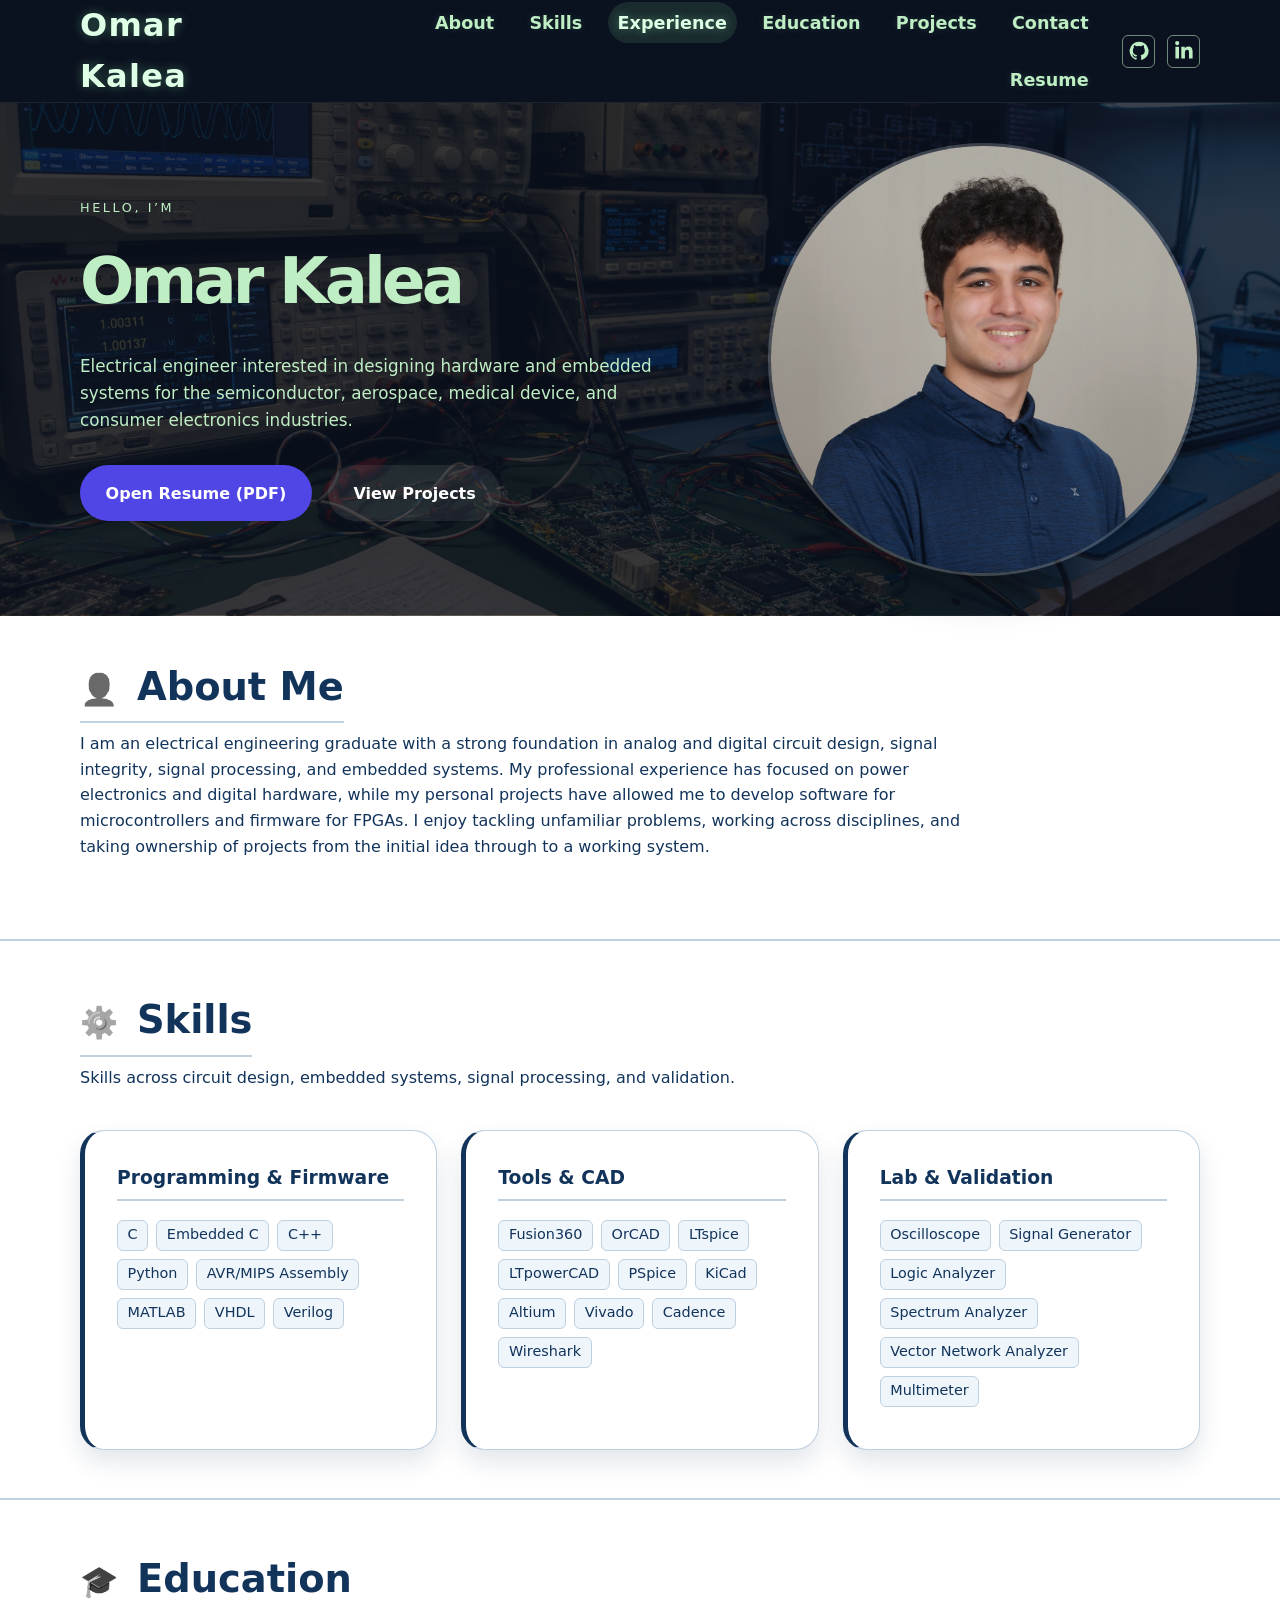
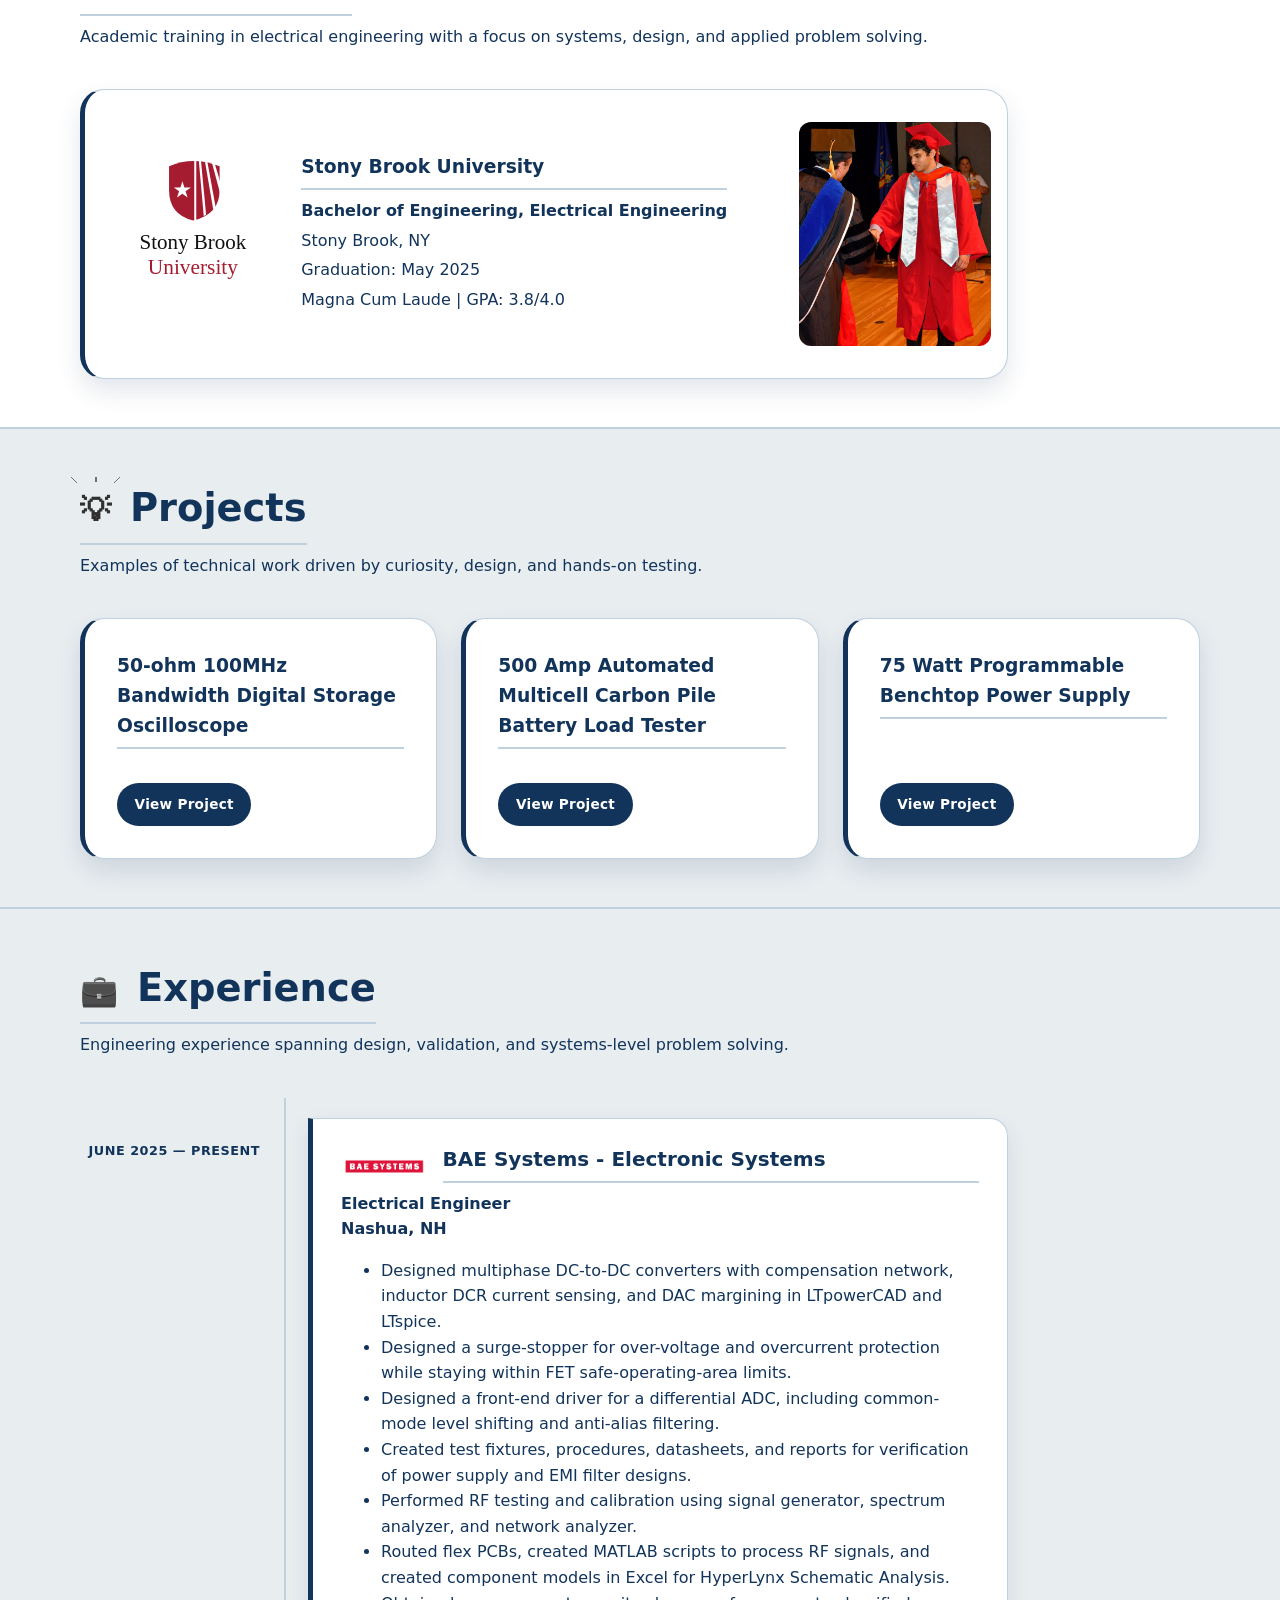
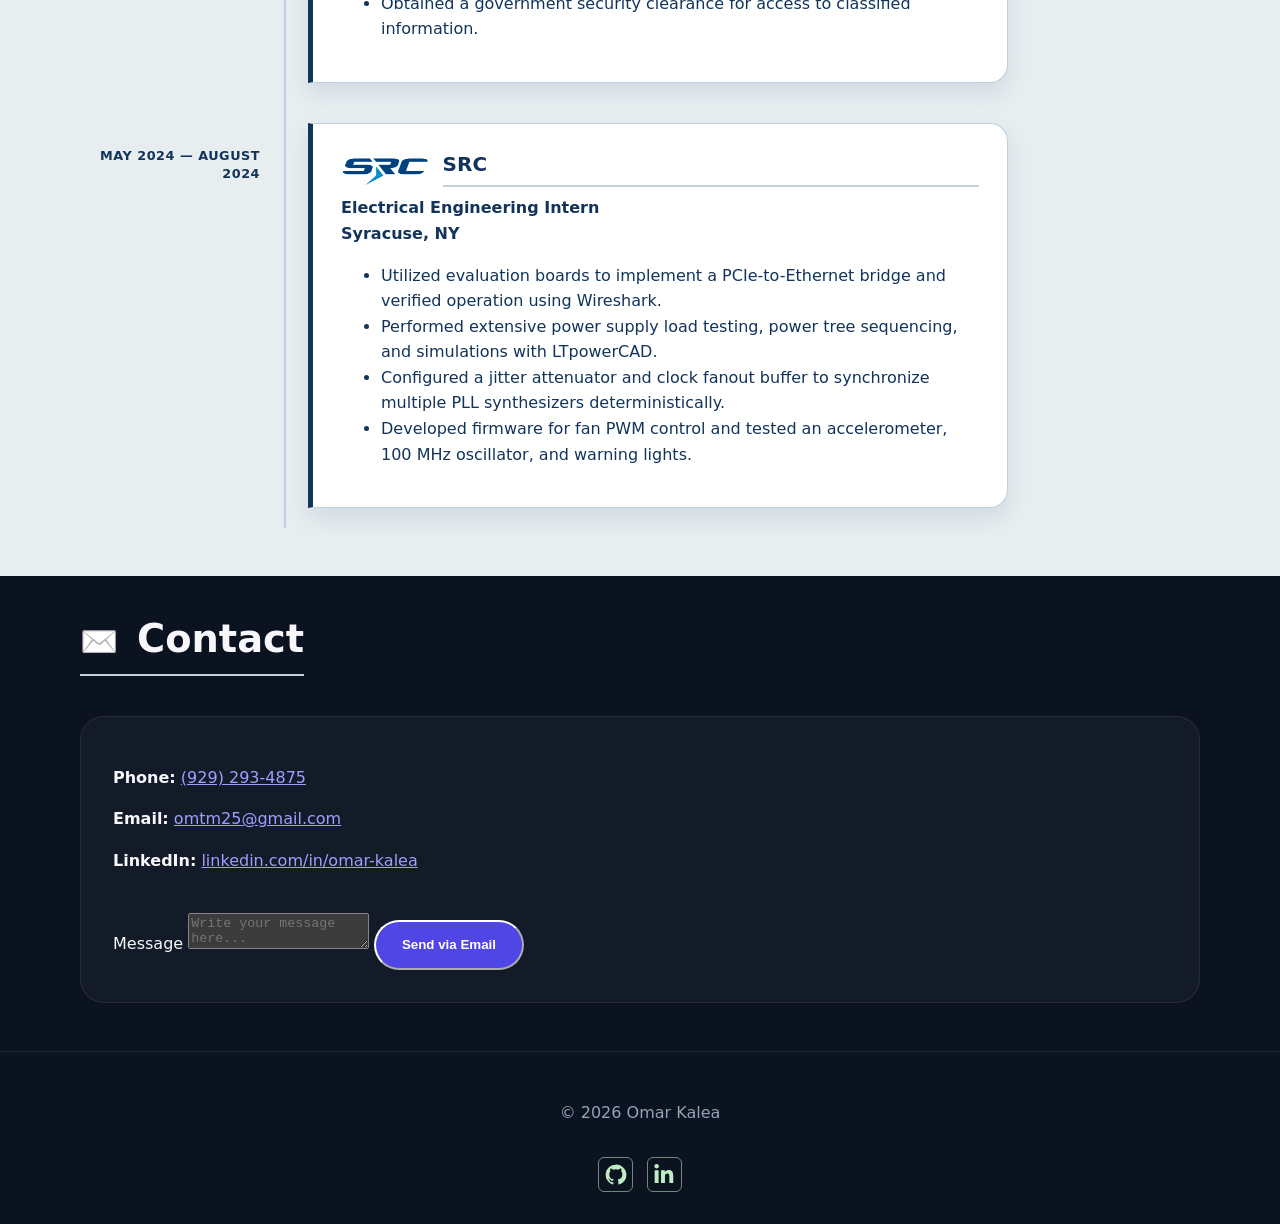
==== index.html @ ff502b1e "Add files via upload" ====
<!DOCTYPE html>
<html lang="en">
  <head>
    <meta charset="UTF-8" />
    <meta name="viewport" content="width=device-width, initial-scale=1.0" />
    <title>Omar Kalea | Personal Website</title>
    <link rel="icon" type="image/svg+xml" href="transistor-favicon.svg" />
    <link rel="stylesheet" href="styles.css" />
  </head>
  <body id="top">
    <nav class="top-nav">
      <div class="container nav-inner">
        <a class="nav-brand" href="#top" aria-label="Return to top">Omar Kalea</a>
        <button class="nav-toggle" aria-label="Toggle navigation" aria-expanded="false">
          <span></span>
          <span></span>
          <span></span>
        </button>
        <div class="nav-links">
          <a href="#about">About</a>
          <a href="#skills">Skills</a>
          <a href="#experience">Experience</a>
          <a href="#education">Education</a>
          <a href="#projects">Projects</a>
          <a href="#contact">Contact</a>
          <a href="Omar_Kalea_Resume.pdf" target="_blank" rel="noreferrer">Resume</a>
        </div>
        <div class="nav-social" aria-label="Social links">
          <a href="https://github.com/omarsbu" target="_blank" rel="noreferrer" aria-label="GitHub" title="GitHub">
            <svg viewBox="0 0 24 24" aria-hidden="true">
              <path fill="currentColor" d="M12 .7a11.3 11.3 0 0 0-3.6 22c.57.1.78-.25.78-.55v-2.13c-3.18.69-3.85-1.34-3.85-1.34-.52-1.32-1.27-1.67-1.27-1.67-1.04-.71.08-.7.08-.7 1.15.08 1.75 1.18 1.75 1.18 1.02 1.74 2.68 1.24 3.34.95.1-.74.4-1.24.72-1.53-2.54-.29-5.2-1.27-5.2-5.65 0-1.25.45-2.27 1.18-3.07-.12-.29-.51-1.45.11-3.03 0 0 .96-.31 3.12 1.17a10.8 10.8 0 0 1 5.68 0c2.16-1.48 3.12-1.17 3.12-1.17.62 1.58.23 2.74.11 3.03.73.8 1.18 1.82 1.18 3.07 0 4.39-2.67 5.35-5.21 5.64.41.36.77 1.08.77 2.18v3.23c0 .3.2.66.79.55A11.3 11.3 0 0 0 12 .7Z" />
            </svg>
          </a>
          <a href="https://www.linkedin.com/in/omar-kalea/" target="_blank" rel="noreferrer" aria-label="LinkedIn" title="LinkedIn">
            <svg viewBox="0 0 448 512" aria-hidden="true">
              <path fill="currentColor" d="M100.28 448H7.4V148.9h92.88zM53.79 108.1C24.09 108.1 0 83.5 0 53.8a53.79 53.79 0 0 1 107.58 0c0 29.7-24.1 54.3-53.79 54.3zM447.9 448h-92.68V302.4c0-34.7-.7-79.2-48.29-79.2-48.29 0-55.69 37.7-55.69 76.7V448h-92.78V148.9h89.08v40.8h1.3c12.4-23.5 42.69-48.3 87.88-48.3 94 0 111.28 61.9 111.28 142.3V448z" />
            </svg>
          </a>
        </div>
      </div>
    </nav>

    <header class="hero">
      <div class="container hero-content">
        <div class="hero-intro">
          <p class="eyebrow">Hello, I’m</p>
          <h1>Omar Kalea</h1>
          <p class="subtitle">
            Electrical engineer interested in designing hardware and embedded systems for the semiconductor, aerospace, medical device, and consumer electronics industries.
          </p>
          <div class="hero-actions">
            <a class="button" href="Omar_Kalea_Resume.pdf" target="_blank" rel="noreferrer">Open Resume (PDF)</a>
            <a class="button button-secondary" href="#projects">View Projects</a>
          </div>
        </div>
        <div class="hero-portrait">
          <img src="Headshot.jpg" alt="Profile photo of Omar Kalea" class="profile-photo" />
        </div>
      </div>
    </header>

    <main>
      <section id="about" class="section about-section">
        <div class="container">
          <div class="section-header">
            <h2><span class="section-symbol" aria-hidden="true">&#128100;</span> About Me</h2>
            <p>I am an electrical engineering graduate with a strong foundation in analog and digital circuit design, signal integrity, signal processing, and embedded systems. My professional experience has focused on power electronics and digital hardware, while my personal projects have allowed me to develop software for microcontrollers and firmware for FPGAs. I enjoy tackling unfamiliar problems, working across disciplines, and taking ownership of projects from the initial idea through to a working system.</p>
          </div>
        </div>
      </section>

      <section id="skills" class="section skills-section">
        <div class="container">
          <div class="section-header">
            <h2><span class="section-symbol" aria-hidden="true">&#9881;&#65039;</span> Skills</h2>
            <p>Skills across circuit design, embedded systems, signal processing, and validation.</p>
          </div>
          <div class="cards-grid">
            <article class="card">
              <h3>Programming & Firmware</h3>
              <ul class="skills-list">
                <li>C</li>
                <li>Embedded C</li>
                <li>C++</li>
                <li>Python</li>
                <li>AVR/MIPS Assembly</li>
                <li>MATLAB</li>
                <li>VHDL</li>
                <li>Verilog</li>
              </ul>
            </article>
            <article class="card">
              <h3>Tools & CAD</h3>
              <ul class="skills-list">
                <li>Fusion360</li>
                <li>OrCAD</li>
                <li>LTspice</li>
                <li>LTpowerCAD</li>
                <li>PSpice</li>
                <li>KiCad</li>
                <li>Altium</li>
                <li>Vivado</li>
                <li>Cadence</li>
                <li>Wireshark</li>
              </ul>
            </article>
            <article class="card">
              <h3>Lab & Validation</h3>
              <ul class="skills-list">
                <li>Oscilloscope</li>
                <li>Signal Generator</li>
                <li>Logic Analyzer</li>
                <li>Spectrum Analyzer</li>
                <li>Vector Network Analyzer</li>
                <li>Multimeter</li>
              </ul>
            </article>
          </div>
        </div>
      </section>

      <section id="education" class="section education-section">
        <div class="container">
          <div class="section-header">
            <h2><span class="section-symbol" aria-hidden="true">&#127891;</span> Education</h2>
            <p>Academic training in electrical engineering with a focus on systems, design, and applied problem solving.</p>
          </div>
          <div class="education-card-wrap">
            <article class="card education-card">
              <div class="education-media">
                <img src="stony-brook-logo.svg" alt="Stony Brook University logo" class="education-logo" />
              </div>
              <div>
                <h3 class="education-school">Stony Brook University</h3>
                <p><strong>Bachelor of Engineering, Electrical Engineering</strong></p>
                <p>Stony Brook, NY</p>
                <p>Graduation: May 2025</p>
                <p>Magna Cum Laude | GPA: 3.8/4.0</p>
              </div>
              <img src="graduation-photo.jpg" alt="Omar Kalea at graduation" class="graduation-photo" />
            </article>
          </div>
        </div>
      </section>

      <section id="projects" class="section featured-projects-section">
        <div class="container">
          <div class="section-header">
            <h2><span class="section-symbol" aria-hidden="true">&#128161;&#65038;</span> Projects</h2>
            <p>Examples of technical work driven by curiosity, design, and hands-on testing.</p>
          </div>
          <div class="cards-grid">
            <a class="card project-card" href="oscilloscope/index.html">
              <h3>50-ohm 100MHz Bandwidth Digital Storage Oscilloscope</h3>
              <span class="project-card-button">View Project</span>
            </a>
            <a class="card project-card" href="battery-load-tester/index.html">
              <h3>500 Amp Automated Multicell Carbon Pile Battery Load Tester</h3>
              <span class="project-card-button">View Project</span>
            </a>
            <a class="card project-card" href="power-supply/index.html">
              <h3>75 Watt Programmable Benchtop Power Supply</h3>
              <span class="project-card-button">View Project</span>
            </a>
          </div>
        </div>
      </section>

      <section id="experience" class="section experience-section">
        <div class="container">
          <div class="section-header">
            <h2><span class="section-symbol" aria-hidden="true">&#128188;</span> Experience</h2>
            <p>Engineering experience spanning design, validation, and systems-level problem solving.</p>
          </div>
          <div class="timeline">
            <article class="timeline-item">
              <div class="timeline-date">June 2025 — Present</div>
              <div class="timeline-content">
                <a class="experience-company" href="https://www.baesystems.com/en" target="_blank" rel="noreferrer" aria-label="Visit BAE Systems website">
                  <img src="bae-systems-logo.png" alt="BAE Systems logo" />
                  <h3>BAE Systems - Electronic Systems</h3>
                </a>
                <p><strong>Electrical Engineer</strong></p>
                <p><strong>Nashua, NH</strong></p>
                <ul>
                  <li>Designed multiphase DC-to-DC converters with compensation network, inductor DCR current sensing, and DAC margining in LTpowerCAD and LTspice.</li>
                  <li>Designed a surge-stopper for over-voltage and overcurrent protection while staying within FET safe-operating-area limits.</li>
                  <li>Designed a front-end driver for a differential ADC, including common-mode level shifting and anti-alias filtering.</li>
                  <li>Created test fixtures, procedures, datasheets, and reports for verification of power supply and EMI filter designs.</li>
                  <li>Performed RF testing and calibration using signal generator, spectrum analyzer, and network analyzer.</li>
                  <li>Routed flex PCBs, created MATLAB scripts to process RF signals, and created component models in Excel for HyperLynx Schematic Analysis.</li>
                  <li>Obtained a government security clearance for access to classified information.</li>
                </ul>
              </div>
            </article>
            <article class="timeline-item">
              <div class="timeline-date">May 2024 — August 2024</div>
              <div class="timeline-content">
                <a class="experience-company" href="https://www.srcinc.com/" target="_blank" rel="noreferrer" aria-label="Visit SRC website">
                  <img src="src-logo.png" alt="SRC logo" />
                  <h3>SRC</h3>
                </a>
                <p><strong>Electrical Engineering Intern</strong></p>
                <p><strong>Syracuse, NY</strong></p>
                <ul>
                  <li>Utilized evaluation boards to implement a PCIe-to-Ethernet bridge and verified operation using Wireshark.</li>
                  <li>Performed extensive power supply load testing, power tree sequencing, and simulations with LTpowerCAD.</li>
                  <li>Configured a jitter attenuator and clock fanout buffer to synchronize multiple PLL synthesizers deterministically.</li>
                  <li>Developed firmware for fan PWM control and tested an accelerometer, 100 MHz oscillator, and warning lights.</li>
                </ul>
              </div>
            </article>
          </div>
        </div>
      </section>
    </main>

    <section id="contact" class="section contact-section">
      <div class="container">
        <div class="section-header">
          <h2><span class="section-symbol" aria-hidden="true">&#9993;&#65039;</span> Contact</h2>
        </div>
        <article class="card contact-card">
          <div class="contact-meta">
            <p><strong>Phone:</strong> <a href="tel:+19292934875">(929) 293-4875</a></p>
            <p><strong>Email:</strong> <a href="mailto:omtm25@gmail.com">omtm25@gmail.com</a></p>
            <p><strong>LinkedIn:</strong> <a href="https://www.linkedin.com/in/omar-kalea/" target="_blank" rel="noreferrer">linkedin.com/in/omar-kalea</a></p>
          </div>
          <form id="contactForm" class="contact-form" novalidate>
            <label for="contact-message">Message</label>
            <textarea id="contact-message" name="message" placeholder="Write your message here..." required></textarea>
            <button type="submit" class="button">Send via Email</button>
          </form>
        </article>
      </div>
    </section>

    <footer class="footer">
      <div class="container footer-content">
        <p>© 2026 Omar Kalea</p>
        <div class="footer-social" aria-label="Social links">
          <a href="https://github.com/omarsbu" target="_blank" rel="noreferrer" aria-label="GitHub" title="GitHub">
            <svg viewBox="0 0 24 24" aria-hidden="true">
              <path fill="currentColor" d="M12 .7a11.3 11.3 0 0 0-3.6 22c.57.1.78-.25.78-.55v-2.13c-3.18.69-3.85-1.34-3.85-1.34-.52-1.32-1.27-1.67-1.27-1.67-1.04-.71.08-.7.08-.7 1.15.08 1.75 1.18 1.75 1.18 1.02 1.74 2.68 1.24 3.34.95.1-.74.4-1.24.72-1.53-2.54-.29-5.2-1.27-5.2-5.65 0-1.25.45-2.27 1.18-3.07-.12-.29-.51-1.45.11-3.03 0 0 .96-.31 3.12 1.17a10.8 10.8 0 0 1 5.68 0c2.16-1.48 3.12-1.17 3.12-1.17.62 1.58.23 2.74.11 3.03.73.8 1.18 1.82 1.18 3.07 0 4.39-2.67 5.35-5.21 5.64.41.36.77 1.08.77 2.18v3.23c0 .3.2.66.79.55A11.3 11.3 0 0 0 12 .7Z" />
            </svg>
          </a>
          <a href="https://www.linkedin.com/in/omar-kalea/" target="_blank" rel="noreferrer" aria-label="LinkedIn" title="LinkedIn">
            <svg viewBox="0 0 448 512" aria-hidden="true">
              <path fill="currentColor" d="M100.28 448H7.4V148.9h92.88zM53.79 108.1C24.09 108.1 0 83.5 0 53.8a53.79 53.79 0 0 1 107.58 0c0 29.7-24.1 54.3-53.79 54.3zM447.9 448h-92.68V302.4c0-34.7-.7-79.2-48.29-79.2-48.29 0-55.69 37.7-55.69 76.7V448h-92.78V148.9h89.08v40.8h1.3c12.4-23.5 42.69-48.3 87.88-48.3 94 0 111.28 61.9 111.28 142.3V448z" />
            </svg>
          </a>
        </div>
      </div>
    </footer>

    <script src="script.js"></script>
  </body>
</html>
---- styles.css ----
:root {
  color-scheme: dark;
  font-family: Inter, system-ui, -apple-system, BlinkMacSystemFont, "Segoe UI", sans-serif;
  font-size: 16px;
  line-height: 1.6;
  color: #f7f7fb;
  background: #0b1220;
}

html {
  scroll-behavior: smooth;
}

* {
  box-sizing: border-box;
}

body {
  margin: 0;
  min-height: 100vh;
  background: #0b1220;
}

h1,
h2,
h3,
p,
a,
.nav-brand,
.timeline-date {
  animation: text-rise 2s cubic-bezier(0.22, 1, 0.36, 1) both;
}

@keyframes text-rise {
  from {
    opacity: 0;
    transform: translateY(24px);
  }
  to {
    opacity: 1;
    transform: translateY(0);
  }
}

@keyframes headshot-fade {
  from {
    opacity: 0;
  }
  to {
    opacity: 1;
  }
}

img,
svg {
  max-width: 100%;
  display: block;
}

.container {
  width: min(1120px, calc(100% - 2rem));
  margin: 0 auto;
}

.top-nav {
  position: sticky;
  top: 0;
  z-index: 20;
  backdrop-filter: blur(12px);
  background: rgba(11, 18, 32, 0.7);
  border-bottom: 1px solid rgba(255, 255, 255, 0.08);
}

.nav-inner {
  display: flex;
  align-items: center;
  justify-content: space-between;
  gap: 1rem;
  min-height: 4rem;
}

.nav-brand {
  display: block;
  margin-right: 0;
  margin-left: 0;
  font-weight: 700;
  letter-spacing: 0.04em;
  text-align: left;
  font-size: 2rem;
  color: #dfffe7;
  text-decoration: none;
  text-shadow: 0 0 12px rgba(144, 238, 167, 0.35);
}

.nav-links {
  display: flex;
  flex-wrap: wrap;
  justify-content: flex-end;
  gap: 1rem;
  margin-left: auto;
}

.nav-links a {
  color: #bfeec5;
  text-decoration: none;
  font-size: 1.1rem;
  font-weight: 700;
  padding: 0.4rem 0.6rem;
  border-radius: 999px;
  transition: background 150ms ease, color 150ms ease, text-shadow 150ms ease;
  text-shadow: 0 0 8px rgba(144, 238, 167, 0.18);
}

.nav-links a:hover,
.nav-links a.active {
  color: #dfffe7;
  background: rgba(144, 238, 167, 0.12);
  text-shadow: 0 0 10px rgba(144, 238, 167, 0.4);
}

.nav-social {
  display: flex;
  align-items: center;
  gap: 0.75rem;
  margin-left: 0.5rem;
}

.nav-social a {
  display: inline-flex;
  padding: 0.35rem;
  border: 1px solid rgba(191, 238, 197, 0.55);
  border-radius: 6px;
  color: #bfeec5;
  transition: color 150ms ease, transform 150ms ease;
}

.nav-social svg {
  width: 1.25rem;
  height: 1.25rem;
}

.nav-social a:hover,
.nav-social a:focus-visible {
  color: #dfffe7;
  transform: translateY(-2px);
}

.nav-toggle {
  display: none;
  background: transparent;
  border: 1px solid rgba(255, 255, 255, 0.12);
  border-radius: 10px;
  width: 2.75rem;
  height: 2.5rem;
  padding: 0.45rem;
  cursor: pointer;
}

.nav-toggle span {
  display: block;
  width: 100%;
  height: 2px;
  background: #fff;
  margin: 5px 0;
  border-radius: 999px;
}

.hero {
  position: relative;
  isolation: isolate;
  min-height: 30rem;
  padding: 2.5rem 0;
  color: #bfeec5;
  background: #0b1220;
}

.hero::before {
  content: "";
  position: absolute;
  inset: 0;
  z-index: -1;
  background-image: linear-gradient(180deg, rgba(11, 18, 32, 0.8), rgba(11, 18, 32, 0.8)),
    url("background.png");
  background-size: cover;
  background-position: center;
  background-repeat: no-repeat;
}

.hero-content {
  display: grid;
  grid-template-columns: minmax(0, 1.15fr) minmax(220px, 0.85fr);
  align-items: center;
  gap: clamp(3rem, 8vw, 8rem);
  min-height: 0;
}

.hero-intro {
  max-width: 56rem;
}

.hero-portrait {
  display: flex;
  justify-content: center;
}

.eyebrow {
  margin: 0 0 0.75rem;
  color: #bfeec5;
  text-transform: uppercase;
  letter-spacing: 0.2em;
  font-size: 0.8rem;
}

h1 {
  margin: 0;
  font-size: clamp(4rem, 5vw, 6.2rem);
  letter-spacing: -0.06em;
}

.subtitle {
  max-width: 40rem;
  margin: 1.25rem 0 0;
  color: #bfeec5;
  font-size: 1.05rem;
}

.hero-actions {
  display: flex;
  flex-wrap: wrap;
  gap: 1rem;
  margin-top: 2rem;
}

.button {
  display: inline-flex;
  align-items: center;
  justify-content: center;
  padding: 0.95rem 1.6rem;
  border-radius: 999px;
  text-decoration: none;
  font-weight: 600;
  color: #fff;
  background: #4f46e5;
  transition: transform 120ms ease, background 120ms ease;
}

.button:hover {
  transform: translateY(-1px);
  background: #6366f1;
}

.button-secondary {
  background: rgba(255, 255, 255, 0.08);
}

.hero-card {
  padding: 2rem;
  border: 1px solid rgba(255, 255, 255, 0.08);
  border-radius: 28px;
  background: rgba(255, 255, 255, 0.03);
  backdrop-filter: blur(18px);
  display: grid;
  gap: 1rem;
}

.profile-photo {
  width: min(100%, 30rem);
  aspect-ratio: 1;
  object-fit: cover;
  border-radius: 50%;
  border: 3px solid rgba(255, 255, 255, 0.2);
  box-shadow: 0 18px 40px rgba(0, 0, 0, 0.25);
  flex-shrink: 0;
  animation: headshot-fade 1.5s ease-out both;
}

.hero-card p {
  margin: 0;
  font-weight: 600;
  color: #e0e7ff;
}

.section {
  padding: 3rem 0;
}

main > .section + .section {
  border-top: 2px solid #bfd0df;
}

.about-section {
  padding: 2.5rem 0;
  color: #12345b;
  background: #fff;
}

.about-section .section-header p,
.about-section .card p {
  color: #12345b;
}

.about-section .card {
  background: #f3f6f8;
  border-color: #dbe2e8;
}

.featured-projects-section {
  color: #12345b;
  background: #e8edf0;
}

.featured-projects-section .section-header p,
.featured-projects-section .project-card p {
  color: #12345b;
}

.project-carousel-frame {
  display: grid;
  grid-template-columns: auto minmax(0, 1fr) auto;
  align-items: center;
  gap: 1rem;
}

.project-carousel-controls {
  display: flex;
  align-items: center;
}

.carousel-button {
  display: inline-flex;
  align-items: center;
  justify-content: center;
  width: 2.75rem;
  height: 2.75rem;
  border: 1px solid #12345b;
  border-radius: 12px;
  color: #12345b;
  background: rgba(255, 255, 255, 0.8);
  cursor: pointer;
  font-size: 1.25rem;
  transition: color 150ms ease, background 150ms ease, transform 150ms ease;
}

.carousel-button:hover,
.carousel-button:focus-visible {
  color: #fff;
  background: #12345b;
  transform: translateY(-2px);
}

.project-carousel {
  display: flex;
  gap: 1.5rem;
  overflow-x: auto;
  padding: 0.25rem 0.25rem 1rem;
  scroll-behavior: smooth;
  scroll-snap-type: x mandatory;
  scrollbar-color: #12345b transparent;
}

.project-carousel .project-card {
  flex: 0 0 calc((100% - 3rem) / 3);
  scroll-snap-align: start;
}

.skills-section {
  color: #12345b;
  background: #fff;
}

.skills-section .section-header p,
.skills-section .card p {
  color: #12345b;
}

.skills-section .card {
  height: 20rem;
  border: 1px solid #bfd0df;
  border-left: 5px solid #12345b;
  background: #fff;
  box-shadow: 0 12px 24px rgba(18, 52, 91, 0.12);
  transition: transform 180ms ease, box-shadow 180ms ease;
}

.skills-section .card:hover {
  transform: translateY(-5px);
  box-shadow: 0 18px 30px rgba(18, 52, 91, 0.2);
}

.skills-list {
  display: flex;
  flex-wrap: wrap;
  align-content: flex-start;
  gap: 0.5rem;
  height: calc(100% - 3.25rem);
  margin: 0;
  padding: 0;
  color: #12345b;
  list-style: none;
}

.skills-list li {
  padding: 0.3rem 0.6rem;
  border: 1px solid #bfd0df;
  border-radius: 6px;
  background: #eef5fb;
  font-size: 0.9rem;
  line-height: 1.35;
}

.expertise-list {
  display: grid;
  gap: 0.45rem;
}

.expertise-list li {
  display: flex;
  align-items: center;
  justify-content: space-between;
  gap: 0.75rem;
  width: 100%;
}

.skill-rating {
  flex-shrink: 0;
  color: #d59b18;
  letter-spacing: 0.05em;
}

.education-section {
  color: #12345b;
  background: #fff;
}

.education-section .section-header p,
.education-section .card p {
  color: #12345b;
}

.education-section .card {
  border: 1px solid #bfd0df;
  border-left: 5px solid #12345b;
  background: #fff;
  box-shadow: 0 12px 24px rgba(18, 52, 91, 0.12);
  transition: transform 180ms ease, box-shadow 180ms ease;
}

.education-section .card:hover {
  transform: translateY(-5px);
  box-shadow: 0 18px 30px rgba(18, 52, 91, 0.2);
}

.education-logo {
  width: min(100%, 12rem);
  height: 8rem;
  margin-bottom: 1.25rem;
  object-fit: contain;
  object-position: left center;
}

.education-school {
  font-weight: 700;
}

.education-media {
  display: grid;
  gap: 1rem;
  justify-items: start;
  flex-shrink: 0;
}

.graduation-photo {
  width: 12rem;
  height: 14rem;
  margin-left: auto;
  margin-right: -1rem;
  border-radius: 12px;
  object-fit: cover;
  object-position: center;
}

.education-card-wrap {
  max-width: 58rem;
}

.education-card {
  display: flex;
  align-items: center;
  gap: 2rem;
}

.education-card h3 {
  margin-bottom: 0.5rem;
}

.education-card p {
  margin: 0.25rem 0;
}

.experience-section {
  color: #12345b;
  background: #e8edf0;
}

.experience-section .section-header p,
.experience-section .timeline-content p,
.experience-section .timeline-date {
  color: #12345b;
}

.section-header {
  display: grid;
  gap: 0.5rem;
  margin-bottom: 2.5rem;
}

.section-header h2 {
  margin: 0;
  font-size: clamp(2rem, 3vw, 3rem);
  width: fit-content;
  padding-bottom: 0.25rem;
  border-bottom: 2px solid #bfd0df;
}

.section-symbol {
  display: inline-block;
  margin-right: 0.35rem;
  font-size: 0.8em;
  color: inherit;
  font-family: "Segoe UI Symbol", "Arial Unicode MS", sans-serif;
  font-variant-emoji: text;
  filter: grayscale(1);
}

.featured-projects-section .section-symbol {
  position: relative;
  z-index: 0;
}

.featured-projects-section .section-symbol::after {
  content: "";
  position: absolute;
  inset: -0.3em;
  z-index: -1;
  opacity: 0.65;
  background:
    linear-gradient(currentColor, currentColor) center top / 2px 5px no-repeat,
    linear-gradient(45deg, transparent 42%, currentColor 43% 57%, transparent 58%) left top / 6px 6px no-repeat,
    linear-gradient(-45deg, transparent 42%, currentColor 43% 57%, transparent 58%) right top / 6px 6px no-repeat;
}

.section-header p {
  margin: 0;
  color: #cbd5e1;
  max-width: 56rem;
}

.cards-grid {
  display: grid;
  gap: 1.5rem;
  grid-template-columns: repeat(3, minmax(0, 1fr));
}

.card,
.project-card,
.contact-card {
  padding: 2rem;
  border-radius: 24px;
  background: rgba(255, 255, 255, 0.04);
  border: 1px solid rgba(255, 255, 255, 0.08);
}

.card h3,
.project-card h3,
.contact-card h2,
.timeline-content h3 {
  margin-top: 0;
  padding-bottom: 0.35rem;
  border-bottom: 2px solid #bfd0df;
}

.project-card {
  position: relative;
  display: flex;
  flex-direction: column;
  justify-content: space-between;
  gap: 1rem;
  color: inherit;
  text-decoration: none;
  border: 1px solid #bfd0df;
  border-left: 5px solid #12345b;
  background: #fff;
  box-shadow: 0 12px 24px rgba(18, 52, 91, 0.12);
  min-height: 14rem;
  transition: transform 180ms ease, box-shadow 180ms ease;
}

.project-card-button {
  display: inline-flex;
  align-self: flex-start;
  align-items: center;
  justify-content: center;
  padding: 0.65rem 1.1rem;
  border-radius: 999px;
  background: #12345b;
  color: #fff;
  font-size: 0.85rem;
  font-weight: 700;
  letter-spacing: 0.02em;
  transition: transform 180ms ease, background 180ms ease, box-shadow 180ms ease;
}

.project-card:hover .project-card-button,
.project-card:focus-visible .project-card-button {
  transform: translateY(-1px);
  background: #1d5a91;
  box-shadow: 0 8px 18px rgba(18, 52, 91, 0.16);
}

.project-card-button-muted {
  background: rgba(18, 52, 91, 0.12);
  color: #12345b;
}

.project-card:hover {
  transform: translateY(-5px);
  box-shadow: 0 18px 30px rgba(18, 52, 91, 0.2);
}

.project-icon {
  display: inline-flex;
  align-items: center;
  justify-content: center;
  width: 2.25rem;
  height: 2.25rem;
  margin-bottom: 1.25rem;
  border-radius: 50%;
  color: #fff;
  background: #12345b;
  font-size: 1.25rem;
  transition: transform 180ms ease, background 180ms ease;
}

.project-card:hover .project-icon,
.project-card:focus-visible .project-icon {
  transform: translate(2px, -2px);
  background: #1d5a91;
}

.project-card:focus-visible {
  outline: 3px solid #5b9bd5;
  outline-offset: 4px;
}

.timeline {
  position: relative;
  display: grid;
  gap: 1rem;
  max-width: 58rem;
  padding: 0.5rem 0;
}

.timeline::before {
  content: "";
  position: absolute;
  top: 0;
  bottom: 0;
  left: 204px;
  width: 2px;
  background: #bfd0df;
}

.timeline-item {
  display: grid;
  grid-template-columns: 180px 1fr;
  gap: 3rem;
  position: relative;
  padding: 0.75rem 0;
}

.timeline-date {
  color: #8fb3ff;
  font-size: 0.8rem;
  font-weight: 700;
  letter-spacing: 0.04em;
  line-height: 1.4;
  text-align: right;
  text-transform: uppercase;
  padding-top: 1.5rem;
}

.timeline-content {
  padding: 1.5rem 1.75rem;
  border: 1px solid #bfd0df;
  border-left: 5px solid #12345b;
  border-radius: 0 18px 18px 0;
  background: #fff;
  box-shadow: 0 10px 22px rgba(18, 52, 91, 0.1);
  transition: transform 180ms ease, box-shadow 180ms ease;
}

.timeline-content:hover {
  transform: translateX(4px);
  box-shadow: 0 16px 28px rgba(18, 52, 91, 0.16);
}

.timeline-content h3 {
  margin: 0 0 0.5rem;
  color: #12345b;
  font-size: 1.25rem;
}

.experience-company {
  display: flex;
  align-items: center;
  gap: 0.85rem;
  color: inherit;
  text-decoration: none;
}

.experience-company:hover h3,
.experience-company:focus-visible h3 {
  color: #1d5a91;
}

.experience-company:focus-visible {
  outline: 3px solid #5b9bd5;
  outline-offset: 4px;
}

.experience-company img {
  width: 5.5rem;
  height: 2.25rem;
  object-fit: contain;
  flex-shrink: 0;
}

.experience-company h3 {
  flex: 1;
}

.timeline-content p {
  margin: 0;
  color: #526071;
}

.contact-section {
  padding-top: 2rem;
}

.contact-card {
  display: grid;
  gap: 1.5rem;
  align-items: start;
}

.footer {
  padding: 2rem 0;
  border-top: 1px solid rgba(255, 255, 255, 0.08);
}

.footer-content {
  display: flex;
  flex-direction: column;
  justify-content: center;
  align-items: center;
  gap: 1rem;
  text-align: center;
  color: #94a3b8;
}

.footer-social {
  display: flex;
  align-items: center;
  gap: 0.85rem;
}

.footer-social a {
  display: inline-flex;
  padding: 0.35rem;
  border: 1px solid rgba(191, 238, 197, 0.55);
  border-radius: 6px;
  color: #bfeec5;
  transition: color 150ms ease, transform 150ms ease;
}

.footer-social svg {
  width: 1.35rem;
  height: 1.35rem;
}

.footer-social a:hover,
.footer-social a:focus-visible {
  color: #dfffe7;
  transform: translateY(-2px);
}

@media (max-width: 920px) {
  .hero-content,
  .cards-grid {
    grid-template-columns: 1fr;
  }

  .hero-content {
    text-align: center;
  }

  .hero-intro {
    margin: 0 auto;
  }

  .hero-portrait {
    order: -1;
  }

  .hero-actions {
    justify-content: center;
  }
}

@media (max-width: 640px) {
  .nav-toggle {
    display: block;
  }

  .nav-social {
    margin-left: auto;
  }

  .nav-inner {
    position: relative;
  }

  .nav-links {
    display: none;
    position: absolute;
    top: calc(100% + 0.5rem);
    right: 0;
    left: 0;
    flex-direction: column;
    padding: 0.75rem;
    background: rgba(11, 18, 32, 0.96);
    border: 1px solid rgba(255, 255, 255, 0.08);
    border-radius: 16px;
  }

  .top-nav.open .nav-links {
    display: flex;
  }

  .hero {
    padding: 4rem 0 3rem;
  }

  .timeline {
    padding: 0.5rem 0;
  }

  .project-carousel .project-card {
    flex-basis: 85vw;
  }

  .timeline::before {
    display: none;
  }

  .timeline-item {
    grid-template-columns: 1fr;
    gap: 0.5rem;
    padding: 0.75rem 0;
  }

  .timeline-date {
    text-align: left;
    padding-top: 0;
  }

  .timeline-content {
    padding: 1.25rem;
    border-radius: 0 14px 14px 0;
  }

  .button {
    width: 100%;
  }
  .hero-card {
    padding: 1.5rem;
  }

  .education-card {
    align-items: flex-start;
    flex-direction: column;
    gap: 1rem;
  }

  .education-media {
    width: 100%;
  }

  .graduation-photo {
    margin-left: 0;
    margin-right: 0;
  }

  .footer-content {
    flex-direction: column;
  }
}

@media (prefers-reduced-motion: reduce) {
  h1,
  h2,
  h3,
  p,
  a,
  .nav-brand,
  .timeline-date {
    animation: none;
  }

  .profile-photo {
    animation: none;
  }
}
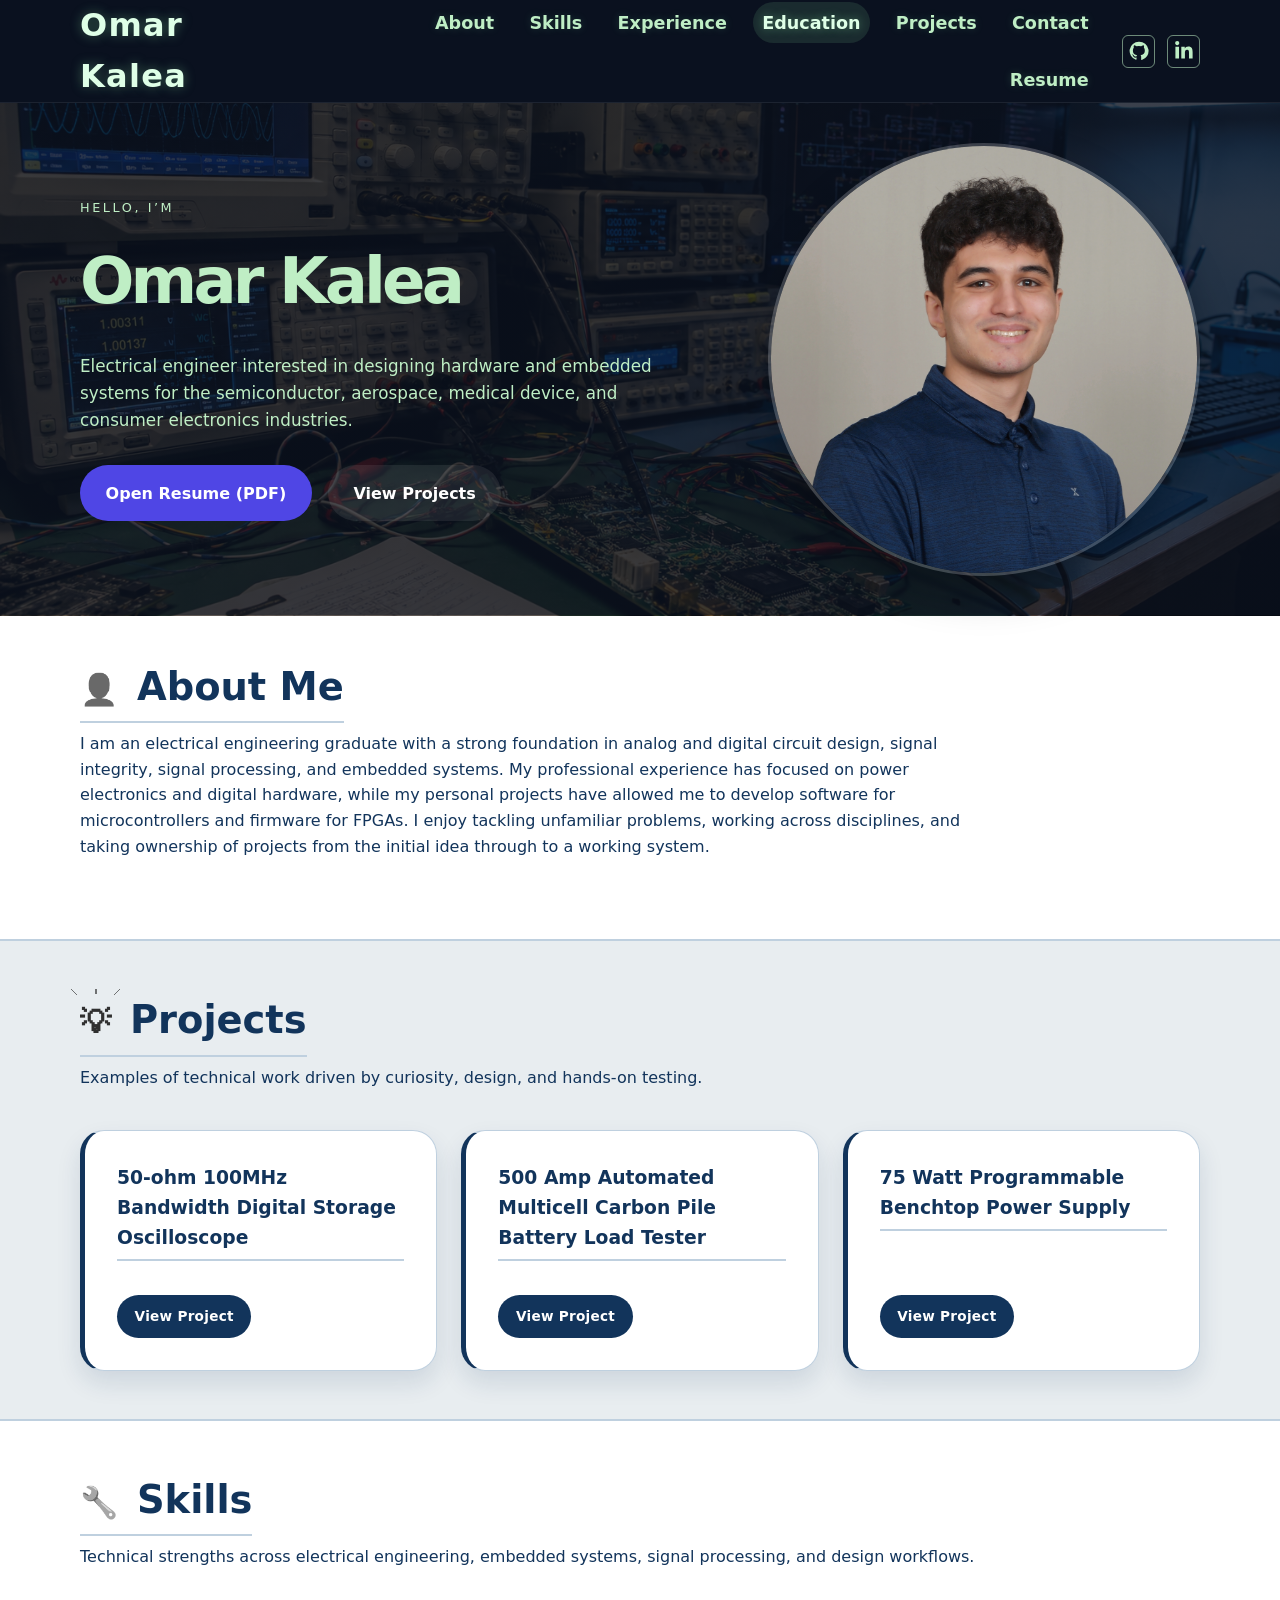
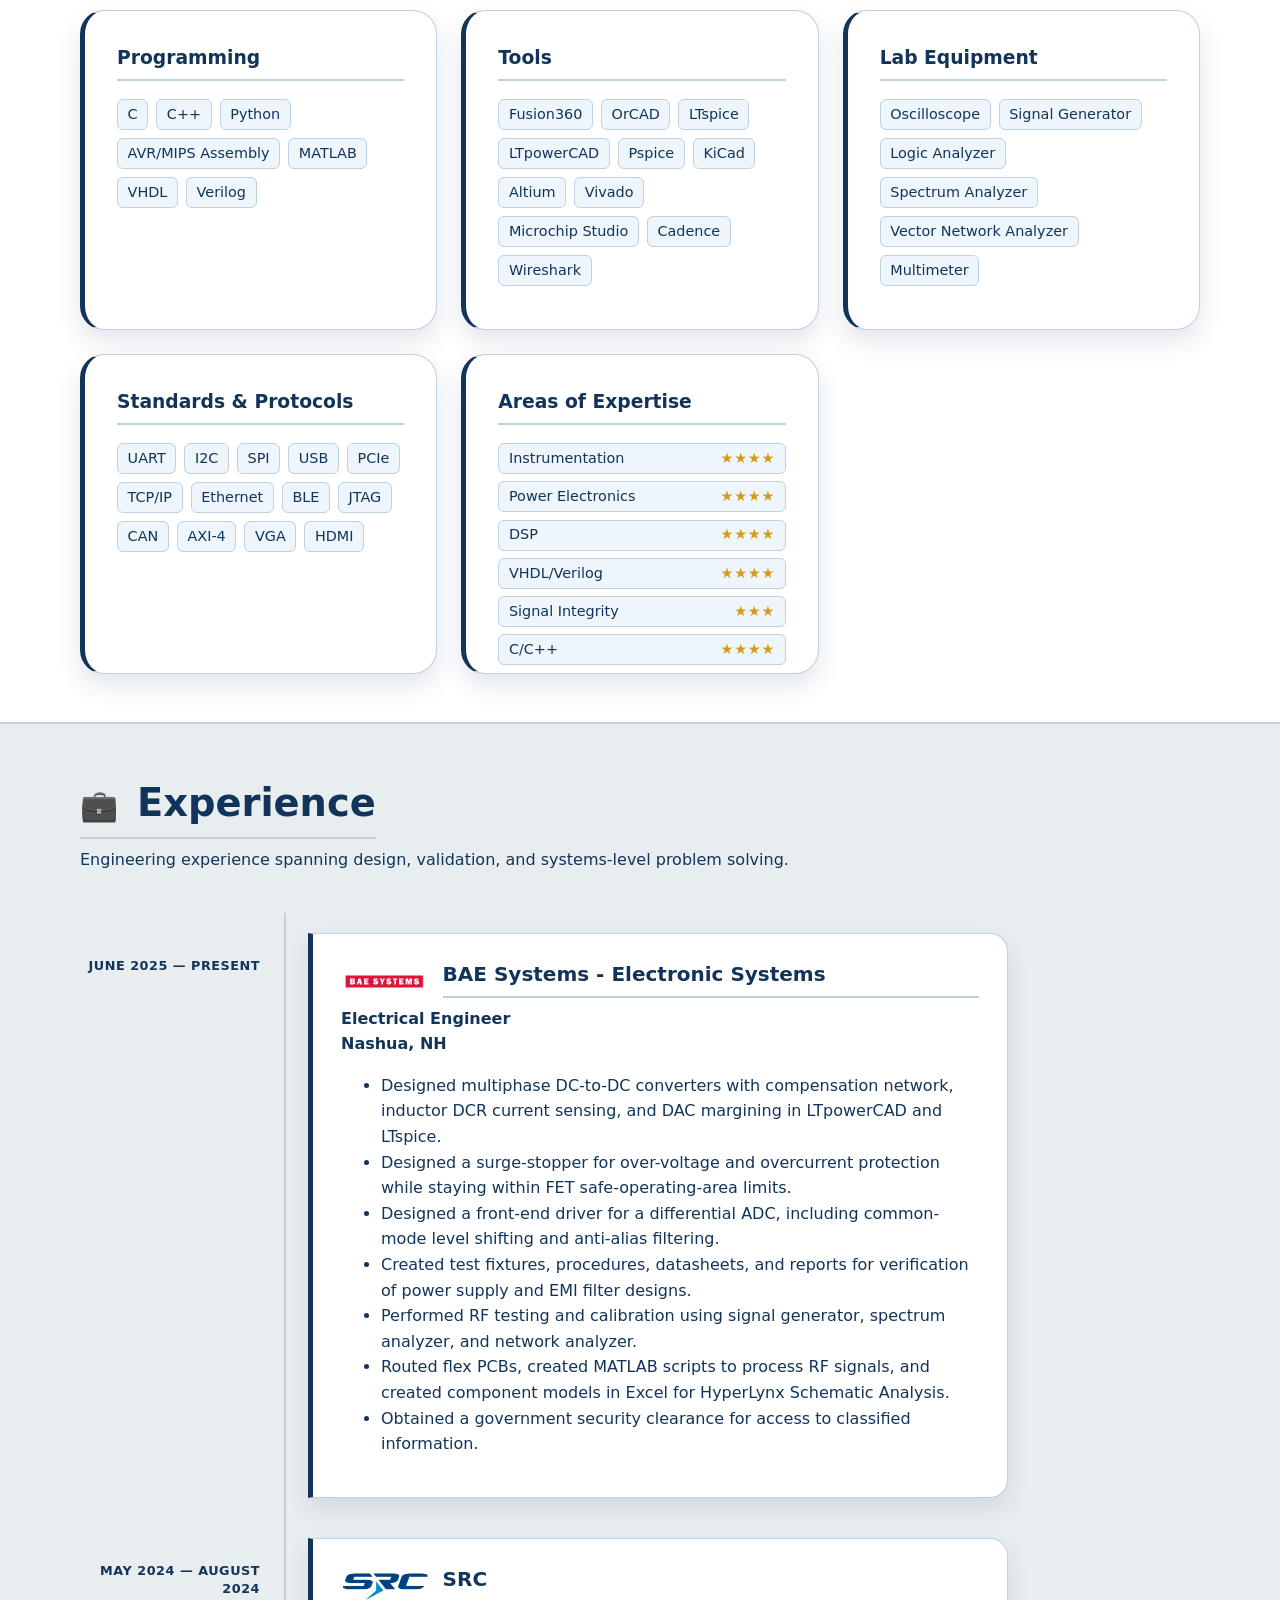
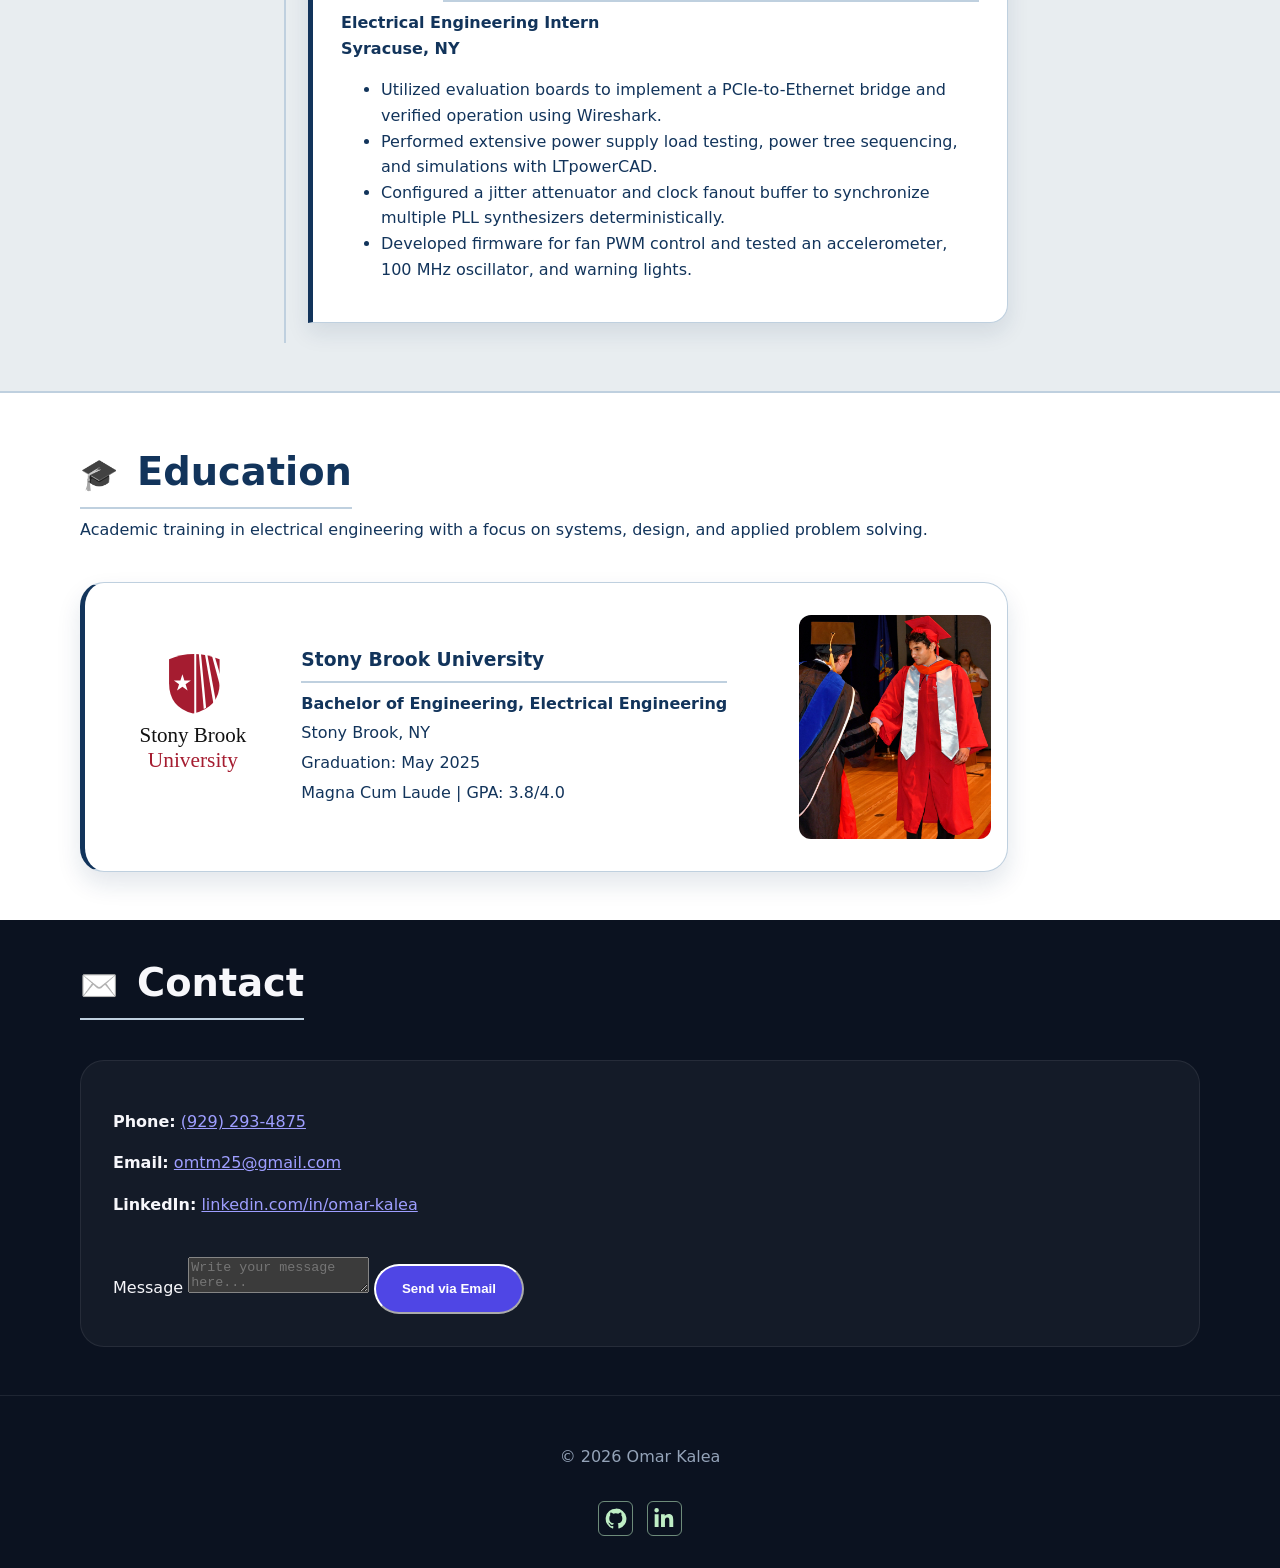
==== commit 5016c171: "Add files via upload" ====
--- a/index.html
+++ b/index.html
@@ -69,80 +69,6 @@
         </div>
       </section>
 
-      <section id="skills" class="section skills-section">
-        <div class="container">
-          <div class="section-header">
-            <h2><span class="section-symbol" aria-hidden="true">&#9881;&#65039;</span> Skills</h2>
-            <p>Skills across circuit design, embedded systems, signal processing, and validation.</p>
-          </div>
-          <div class="cards-grid">
-            <article class="card">
-              <h3>Programming & Firmware</h3>
-              <ul class="skills-list">
-                <li>C</li>
-                <li>Embedded C</li>
-                <li>C++</li>
-                <li>Python</li>
-                <li>AVR/MIPS Assembly</li>
-                <li>MATLAB</li>
-                <li>VHDL</li>
-                <li>Verilog</li>
-              </ul>
-            </article>
-            <article class="card">
-              <h3>Tools & CAD</h3>
-              <ul class="skills-list">
-                <li>Fusion360</li>
-                <li>OrCAD</li>
-                <li>LTspice</li>
-                <li>LTpowerCAD</li>
-                <li>PSpice</li>
-                <li>KiCad</li>
-                <li>Altium</li>
-                <li>Vivado</li>
-                <li>Cadence</li>
-                <li>Wireshark</li>
-              </ul>
-            </article>
-            <article class="card">
-              <h3>Lab & Validation</h3>
-              <ul class="skills-list">
-                <li>Oscilloscope</li>
-                <li>Signal Generator</li>
-                <li>Logic Analyzer</li>
-                <li>Spectrum Analyzer</li>
-                <li>Vector Network Analyzer</li>
-                <li>Multimeter</li>
-              </ul>
-            </article>
-          </div>
-        </div>
-      </section>
-
-      <section id="education" class="section education-section">
-        <div class="container">
-          <div class="section-header">
-            <h2><span class="section-symbol" aria-hidden="true">&#127891;</span> Education</h2>
-            <p>Academic training in electrical engineering with a focus on systems, design, and applied problem solving.</p>
-          </div>
-          <div class="education-card-wrap">
-            <article class="card education-card">
-              <div class="education-media">
-                <img src="stony-brook-logo.svg" alt="Stony Brook University logo" class="education-logo" />
-              </div>
-              <div>
-                <h3 class="education-school">Stony Brook University</h3>
-                <p><strong>Bachelor of Engineering, Electrical Engineering</strong></p>
-                <p>Stony Brook, NY</p>
-                <p>Graduation: May 2025</p>
-                <p>Magna Cum Laude | GPA: 3.8/4.0</p>
-              </div>
-              <img src="graduation-photo.jpg" alt="Omar Kalea at graduation" class="graduation-photo" />
-            </article>
-          </div>
-        </div>
-      </section>
-
       <section id="projects" class="section featured-projects-section">
         <div class="container">
           <div class="section-header">
@@ -162,6 +88,85 @@
               <h3>75 Watt Programmable Benchtop Power Supply</h3>
               <span class="project-card-button">View Project</span>
             </a>
+          </div>
+        </div>
+      </section>
+
+      <section id="skills" class="section skills-section">
+        <div class="container">
+          <div class="section-header">
+            <h2><span class="section-symbol" aria-hidden="true">&#128295;</span> Skills</h2>
+            <p>Technical strengths across electrical engineering, embedded systems, signal processing, and design workflows.</p>
+          </div>
+          <div class="cards-grid">
+            <article class="card">
+              <h3>Programming</h3>
+              <ul class="skills-list">
+                <li>C</li>
+                <li>C++</li>
+                <li>Python</li>
+                <li>AVR/MIPS Assembly</li>
+                <li>MATLAB</li>
+                <li>VHDL</li>
+                <li>Verilog</li>
+              </ul>
+            </article>
+            <article class="card">
+              <h3>Tools</h3>
+              <ul class="skills-list">
+                <li>Fusion360</li>
+                <li>OrCAD</li>
+                <li>LTspice</li>
+                <li>LTpowerCAD</li>
+                <li>Pspice</li>
+                <li>KiCad</li>
+                <li>Altium</li>
+                <li>Vivado</li>
+                <li>Microchip Studio</li>
+                <li>Cadence</li>
+                <li>Wireshark</li>
+              </ul>
+            </article>
+            <article class="card">
+              <h3>Lab Equipment</h3>
+              <ul class="skills-list">
+                <li>Oscilloscope</li>
+                <li>Signal Generator</li>
+                <li>Logic Analyzer</li>
+                <li>Spectrum Analyzer</li>
+                <li>Vector Network Analyzer</li>
+                <li>Multimeter</li>
+              </ul>
+            </article>
+            <article class="card">
+              <h3>Standards &amp; Protocols</h3>
+              <ul class="skills-list">
+                <li>UART</li>
+                <li>I2C</li>
+                <li>SPI</li>
+                <li>USB</li>
+                <li>PCIe</li>
+                <li>TCP/IP</li>
+                <li>Ethernet</li>
+                <li>BLE</li>
+                <li>JTAG</li>
+                <li>CAN</li>
+                <li>AXI-4</li>
+                <li>VGA</li>
+                <li>HDMI</li>
+              </ul>
+            </article>
+            <article class="card">
+              <h3>Areas of Expertise</h3>
+              <ul class="skills-list expertise-list">
+                <li><span>Instrumentation</span><span class="skill-rating" aria-label="4 stars">&#9733;&#9733;&#9733;&#9733;</span></li>
+                <li><span>Power Electronics</span><span class="skill-rating" aria-label="4 stars">&#9733;&#9733;&#9733;&#9733;</span></li>
+                <li><span>DSP</span><span class="skill-rating" aria-label="4 stars">&#9733;&#9733;&#9733;&#9733;</span></li>
+                <li><span>VHDL/Verilog</span><span class="skill-rating" aria-label="4 stars">&#9733;&#9733;&#9733;&#9733;</span></li>
+                <li><span>Signal Integrity</span><span class="skill-rating" aria-label="3 stars">&#9733;&#9733;&#9733;</span></li>
+                <li><span>C/C++</span><span class="skill-rating" aria-label="4 stars">&#9733;&#9733;&#9733;&#9733;</span></li>
+              </ul>
+            </article>
           </div>
         </div>
       </section>
@@ -213,6 +218,30 @@
           </div>
         </div>
       </section>
+
+      <section id="education" class="section education-section">
+        <div class="container">
+          <div class="section-header">
+            <h2><span class="section-symbol" aria-hidden="true">&#127891;</span> Education</h2>
+            <p>Academic training in electrical engineering with a focus on systems, design, and applied problem solving.</p>
+          </div>
+          <div class="education-card-wrap">
+            <article class="card education-card">
+              <div class="education-media">
+                <img src="stony-brook-logo.svg" alt="Stony Brook University logo" class="education-logo" />
+              </div>
+              <div>
+                <h3 class="education-school">Stony Brook University</h3>
+                <p><strong>Bachelor of Engineering, Electrical Engineering</strong></p>
+                <p>Stony Brook, NY</p>
+                <p>Graduation: May 2025</p>
+                <p>Magna Cum Laude | GPA: 3.8/4.0</p>
+              </div>
+              <img src="graduation-photo.jpg" alt="Omar Kalea at graduation" class="graduation-photo" />
+            </article>
+          </div>
+        </div>
+      </section>
     </main>
 
     <section id="contact" class="section contact-section">
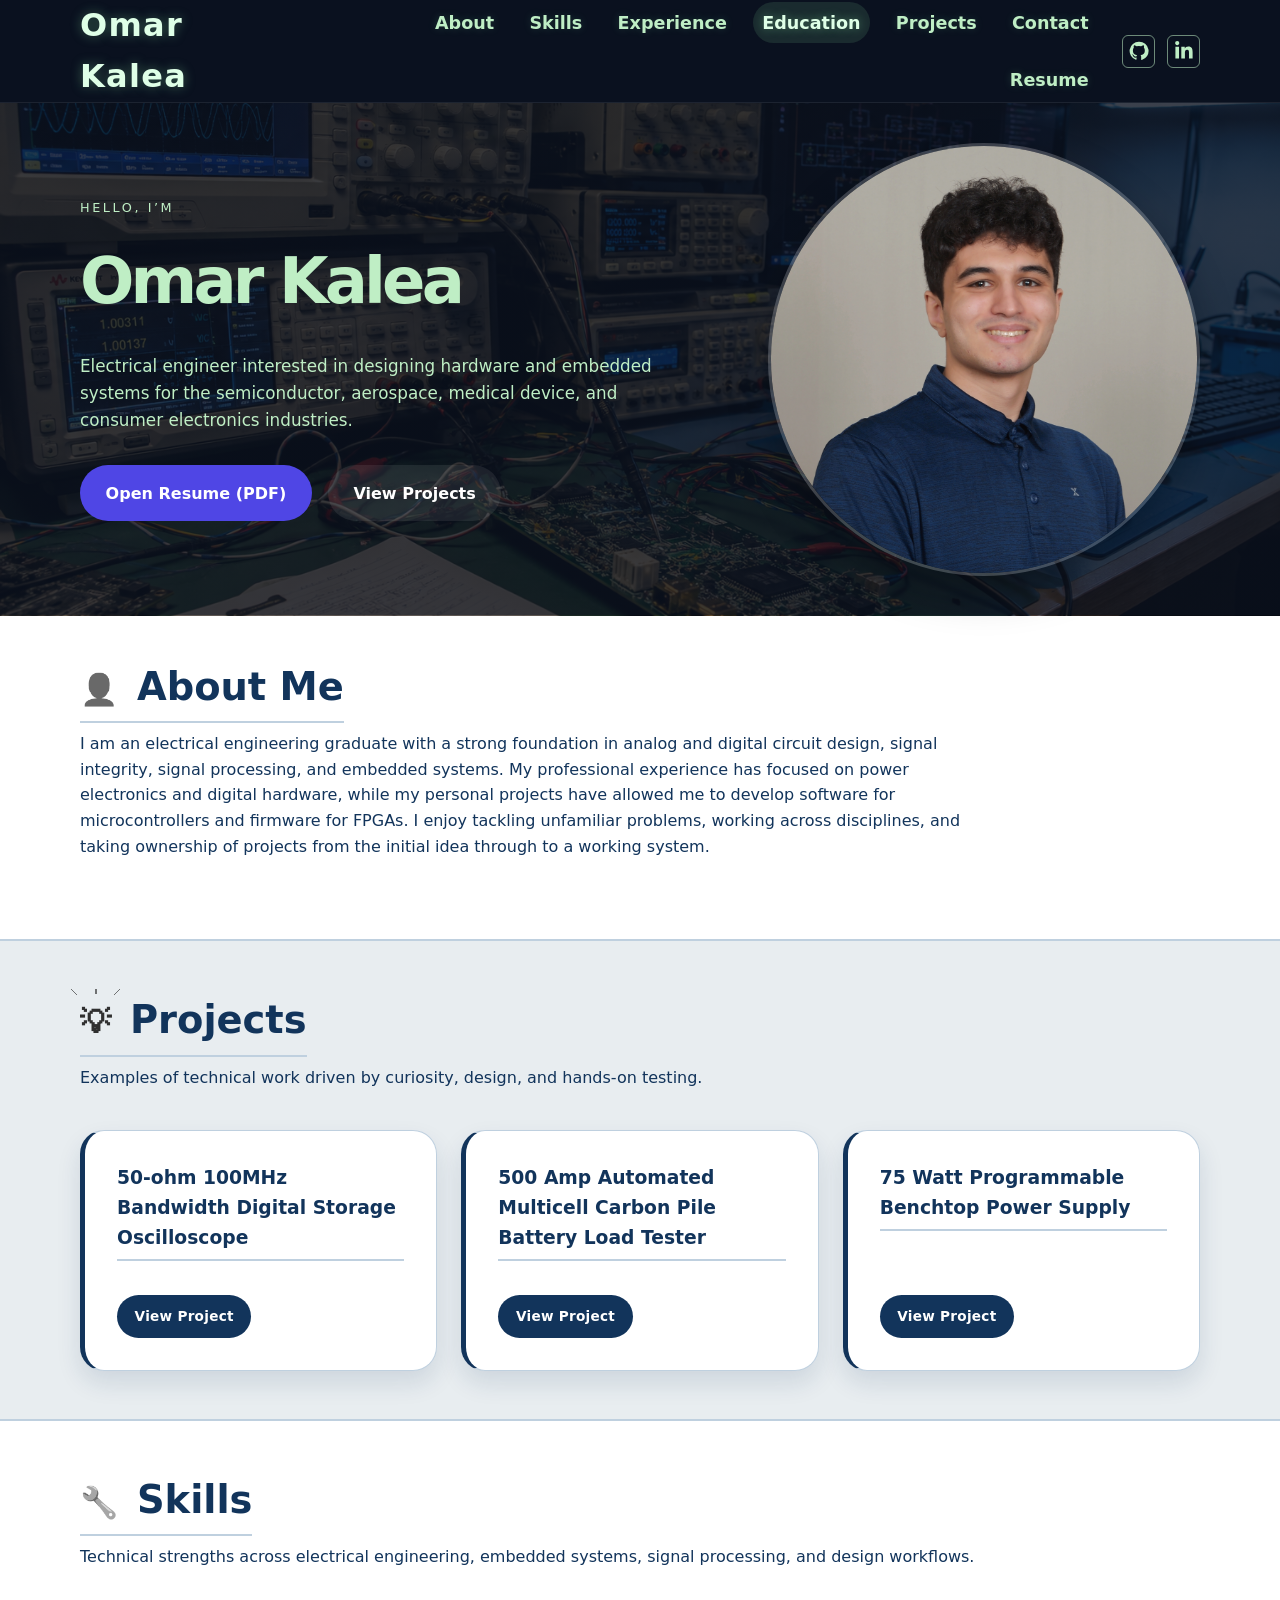
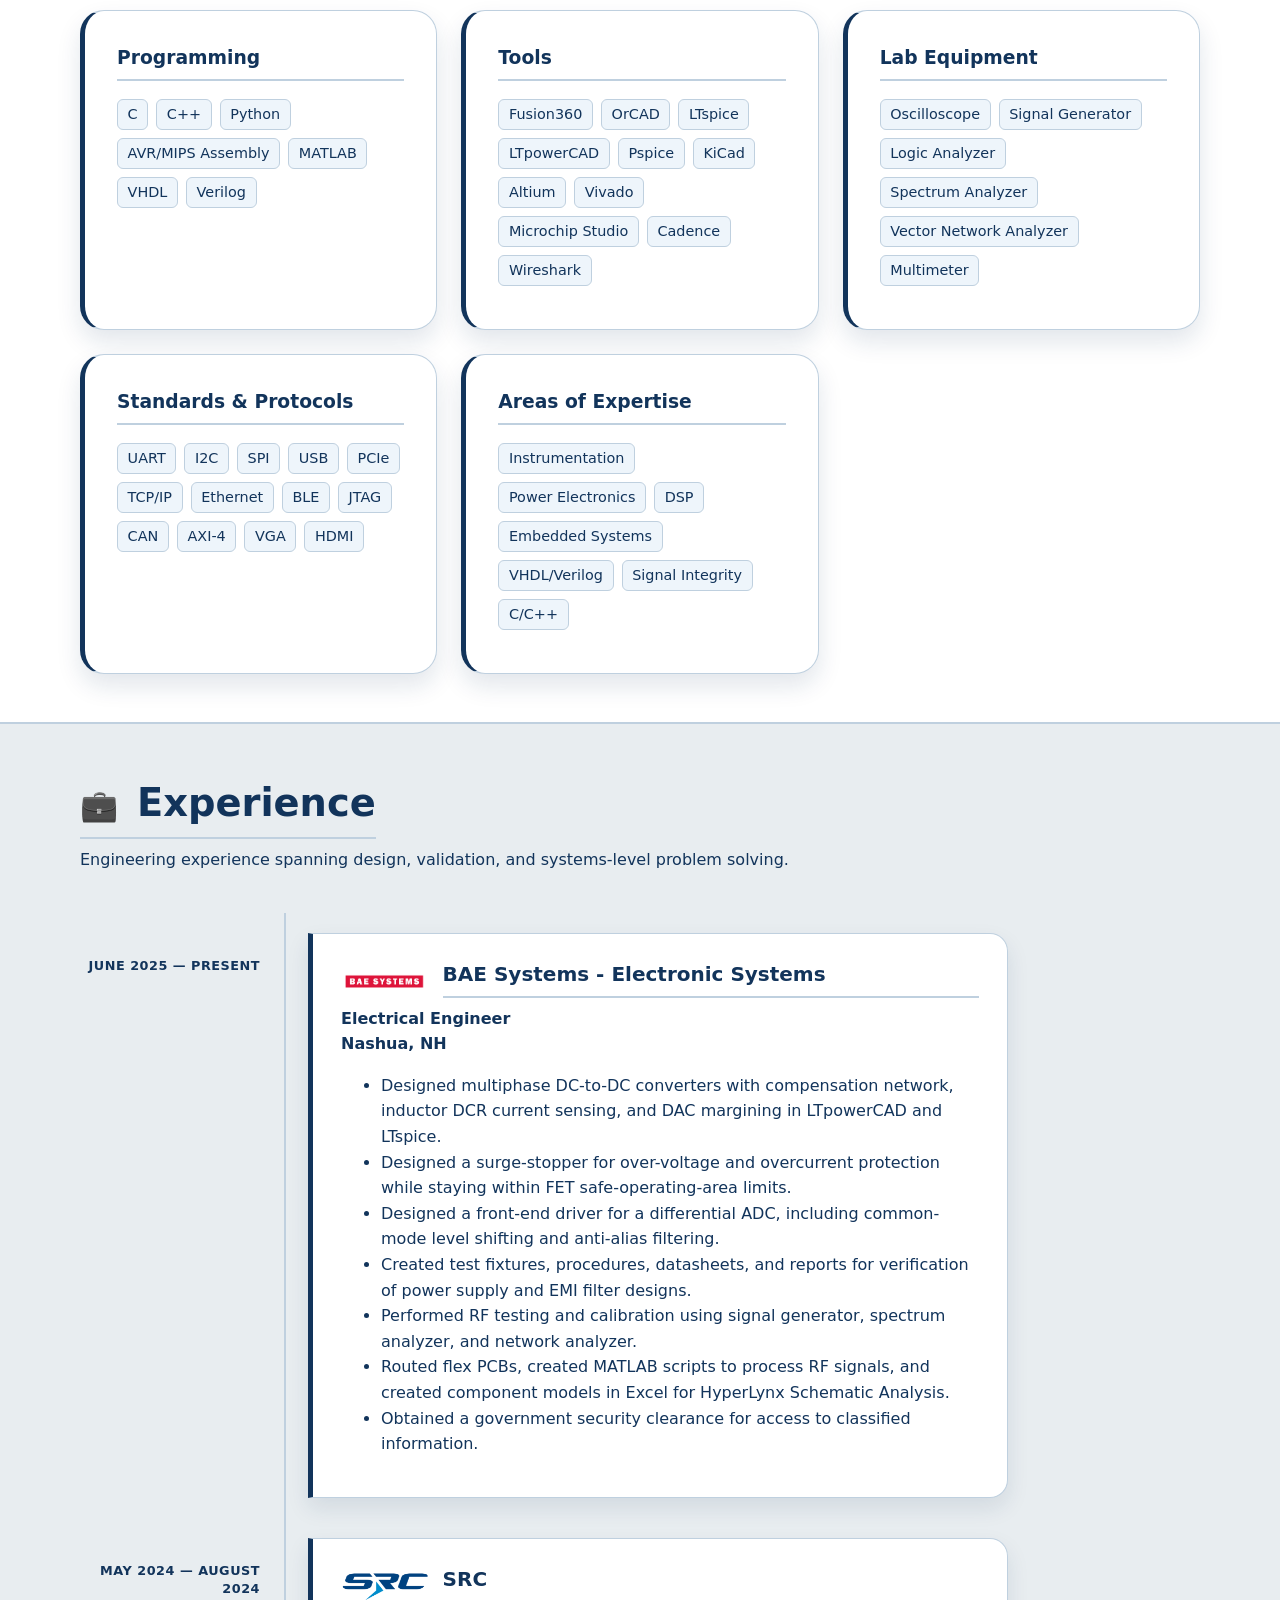
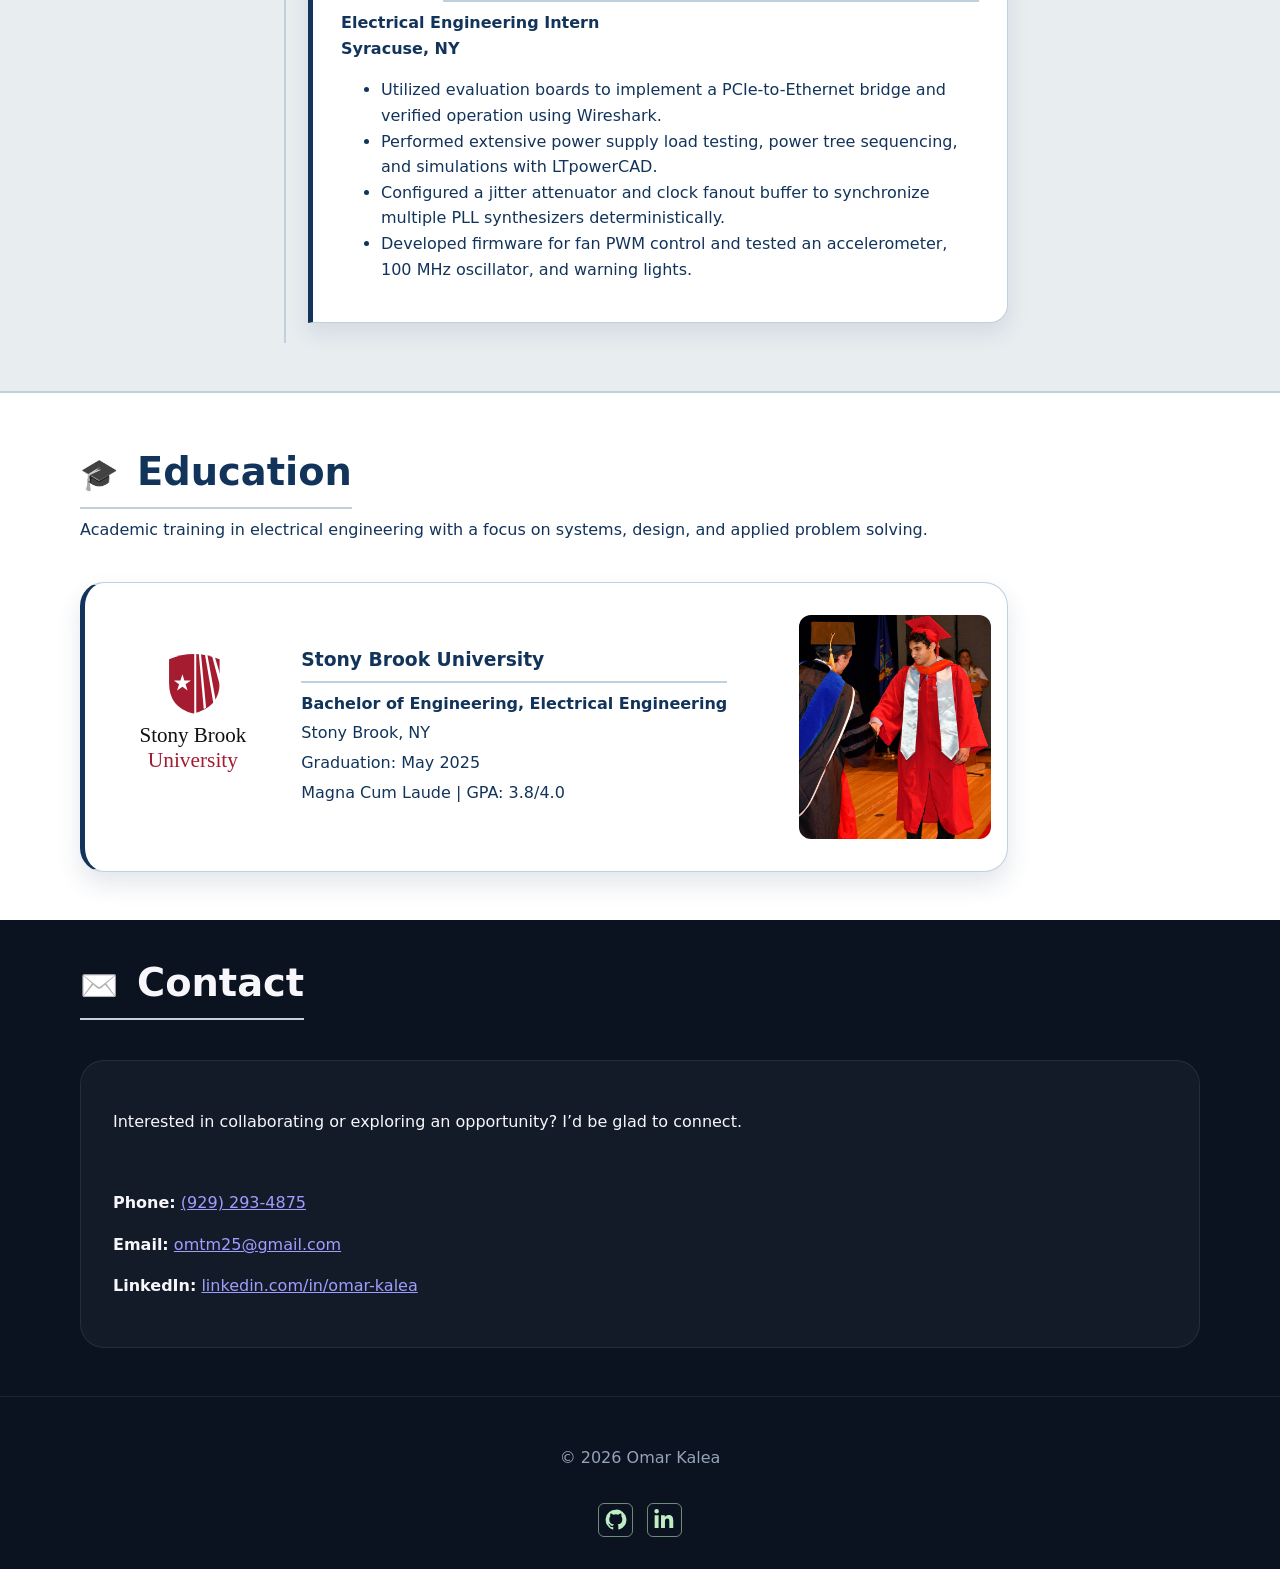
==== commit a041c636: "Add files via upload" ====
--- a/index.html
+++ b/index.html
@@ -158,13 +158,14 @@
             </article>
             <article class="card">
               <h3>Areas of Expertise</h3>
-              <ul class="skills-list expertise-list">
-                <li><span>Instrumentation</span><span class="skill-rating" aria-label="4 stars">&#9733;&#9733;&#9733;&#9733;</span></li>
-                <li><span>Power Electronics</span><span class="skill-rating" aria-label="4 stars">&#9733;&#9733;&#9733;&#9733;</span></li>
-                <li><span>DSP</span><span class="skill-rating" aria-label="4 stars">&#9733;&#9733;&#9733;&#9733;</span></li>
-                <li><span>VHDL/Verilog</span><span class="skill-rating" aria-label="4 stars">&#9733;&#9733;&#9733;&#9733;</span></li>
-                <li><span>Signal Integrity</span><span class="skill-rating" aria-label="3 stars">&#9733;&#9733;&#9733;</span></li>
-                <li><span>C/C++</span><span class="skill-rating" aria-label="4 stars">&#9733;&#9733;&#9733;&#9733;</span></li>
+              <ul class="skills-list">
+                <li>Instrumentation</li>
+                <li>Power Electronics</li>
+                <li>DSP</li>
+                <li>Embedded Systems</li>
+                <li>VHDL/Verilog</li>
+                <li>Signal Integrity</li>
+                <li>C/C++</li>
               </ul>
             </article>
           </div>
@@ -249,17 +250,13 @@
         <div class="section-header">
           <h2><span class="section-symbol" aria-hidden="true">&#9993;&#65039;</span> Contact</h2>
         </div>
-        <article class="card contact-card">
+        <article class="card contact-card contact-simple">
+          <p class="contact-intro">Interested in collaborating or exploring an opportunity? I’d be glad to connect.</p>
           <div class="contact-meta">
             <p><strong>Phone:</strong> <a href="tel:+19292934875">(929) 293-4875</a></p>
             <p><strong>Email:</strong> <a href="mailto:omtm25@gmail.com">omtm25@gmail.com</a></p>
             <p><strong>LinkedIn:</strong> <a href="https://www.linkedin.com/in/omar-kalea/" target="_blank" rel="noreferrer">linkedin.com/in/omar-kalea</a></p>
           </div>
-          <form id="contactForm" class="contact-form" novalidate>
-            <label for="contact-message">Message</label>
-            <textarea id="contact-message" name="message" placeholder="Write your message here..." required></textarea>
-            <button type="submit" class="button">Send via Email</button>
-          </form>
         </article>
       </div>
     </section>
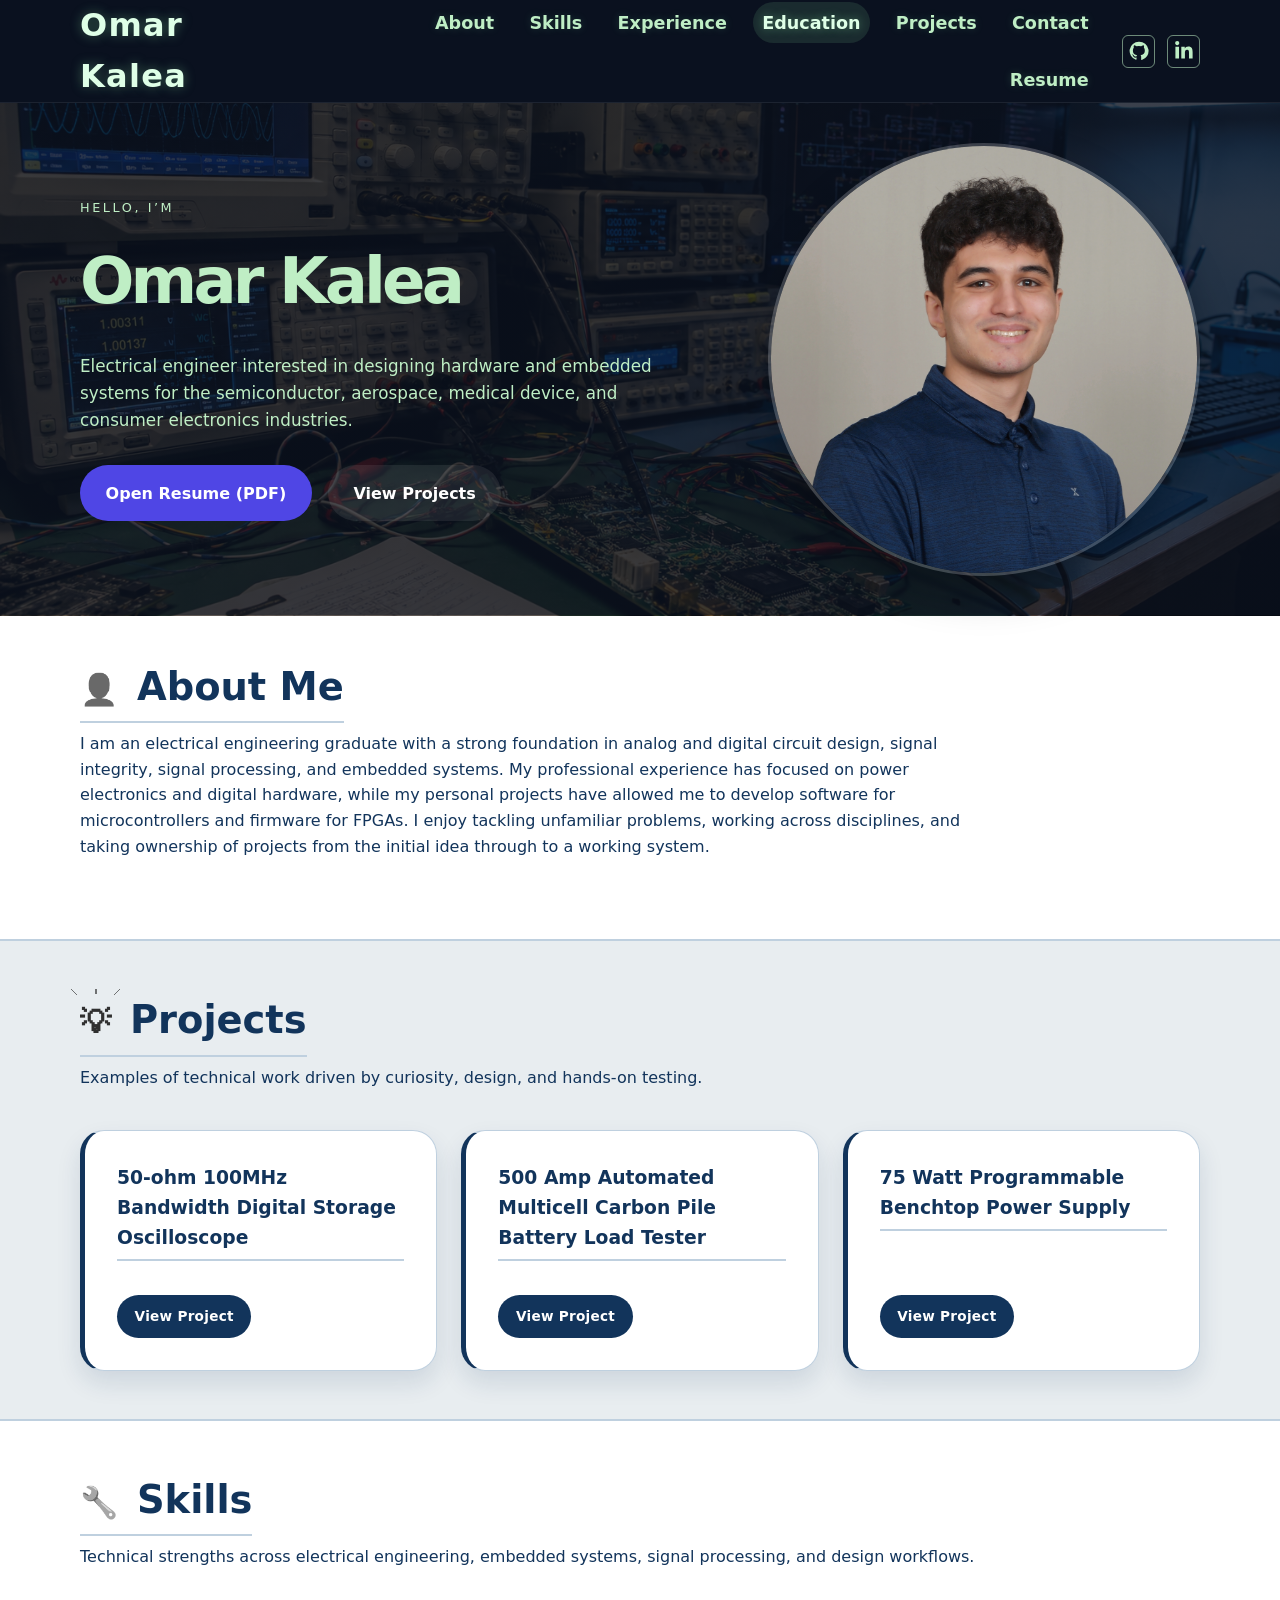
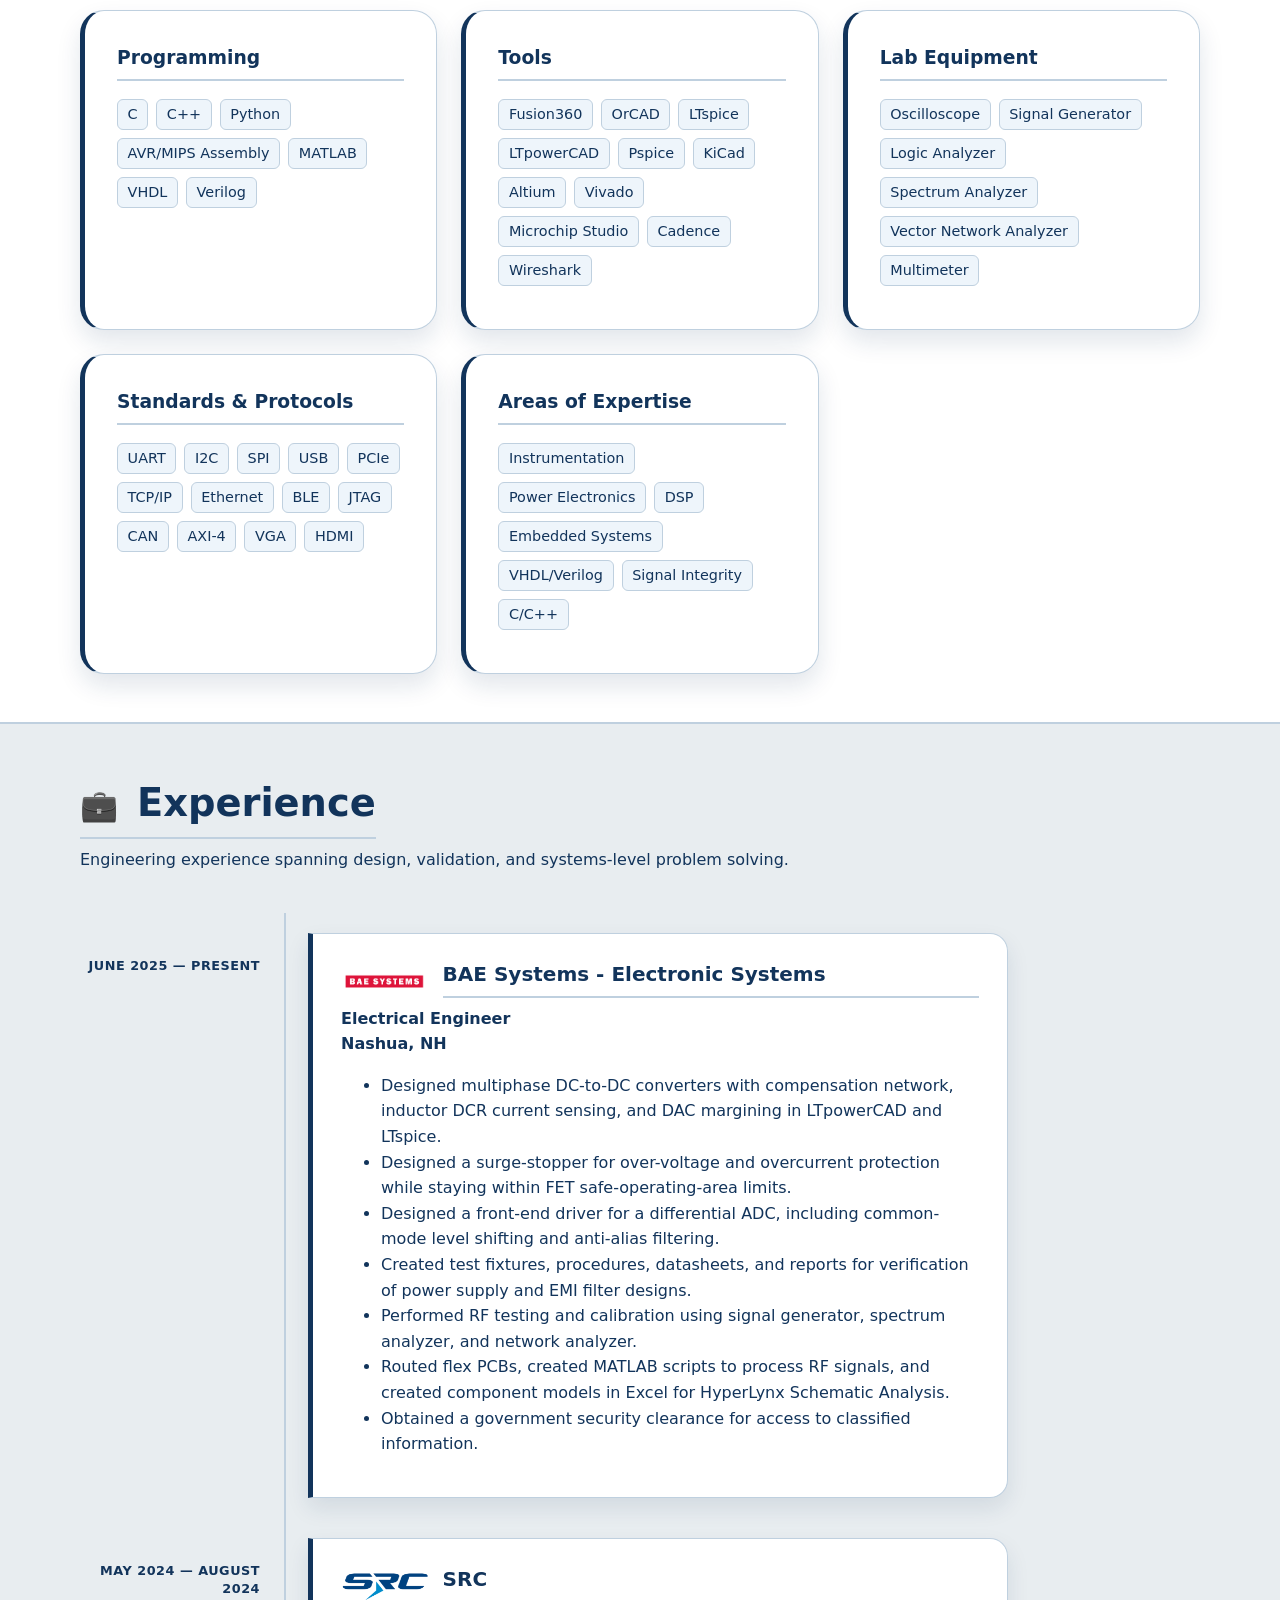
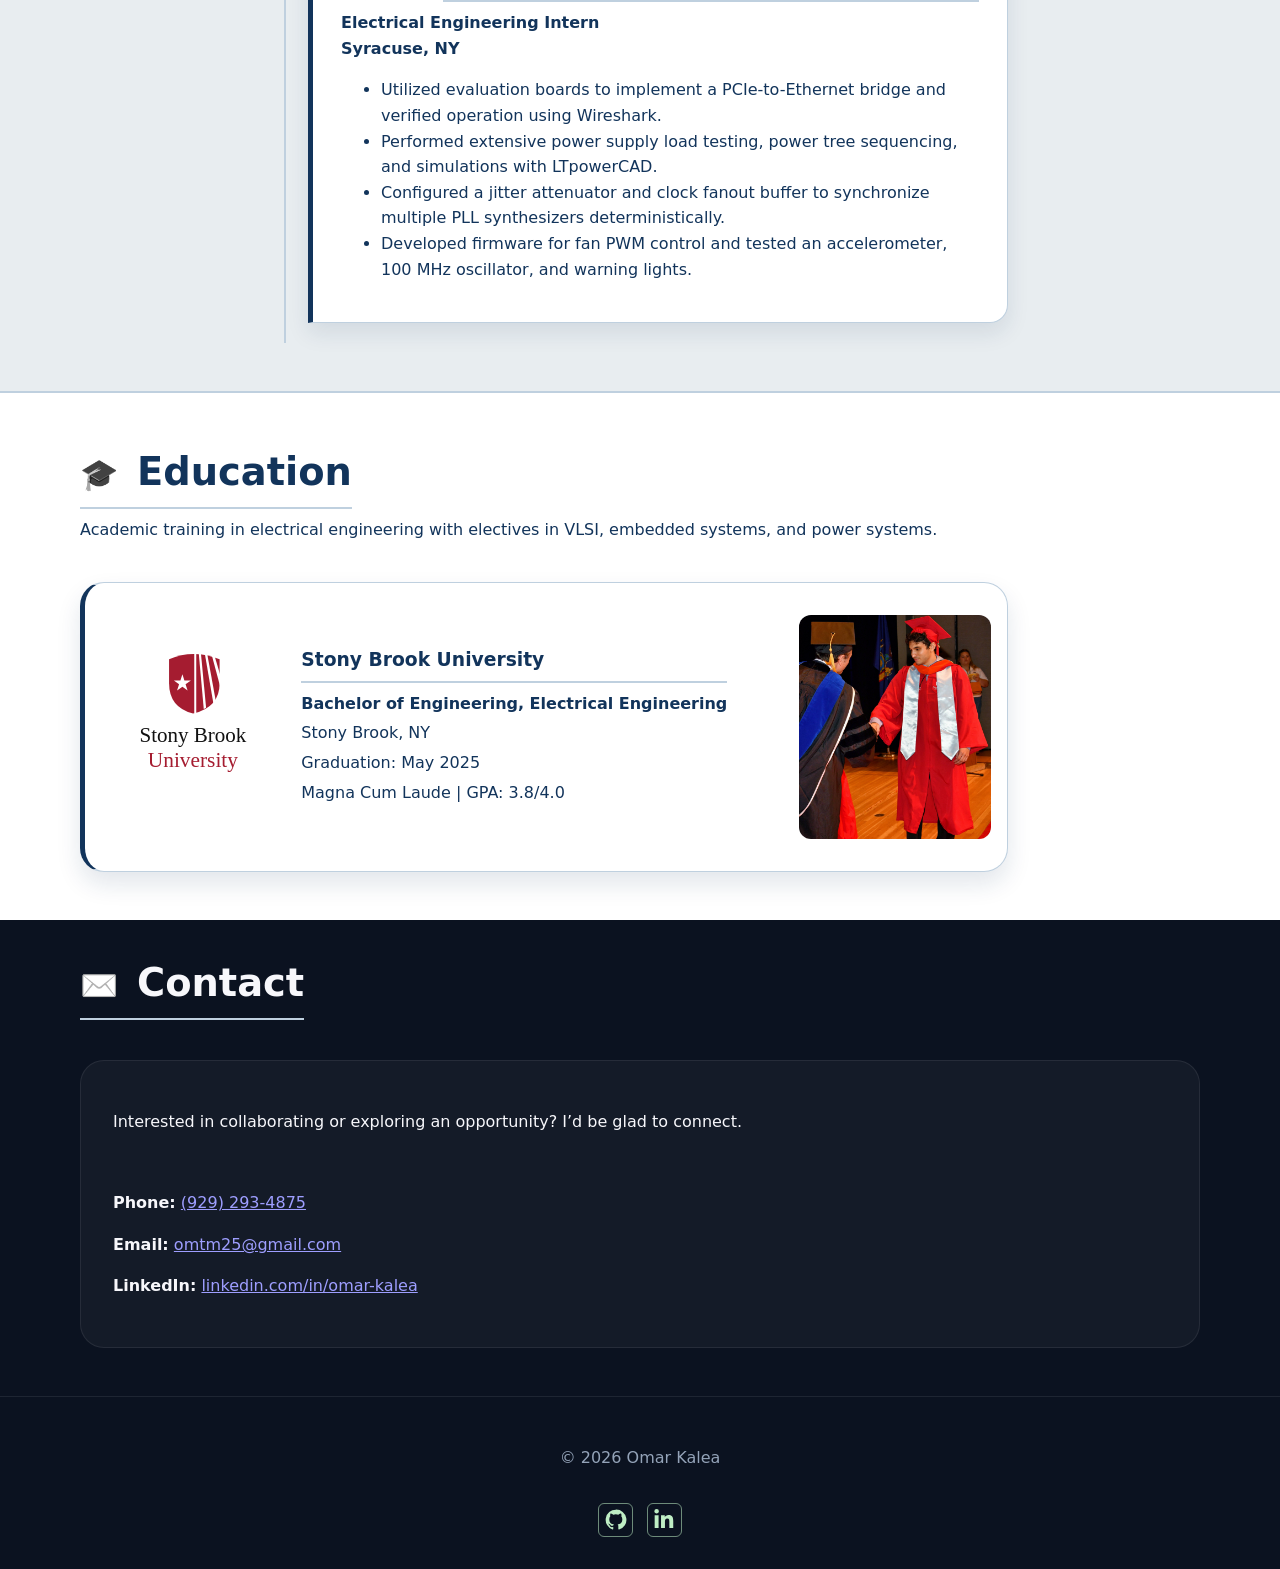
==== commit d27dbf6a: "Update print statement from 'Hello' to 'Goodbye'" ====
--- a/index.html
+++ b/index.html
@@ -224,7 +224,7 @@
         <div class="container">
           <div class="section-header">
             <h2><span class="section-symbol" aria-hidden="true">&#127891;</span> Education</h2>
-            <p>Academic training in electrical engineering with a focus on systems, design, and applied problem solving.</p>
+            <p>Academic training in electrical engineering with electives in VLSI, embedded systems, and power systems.</p>
           </div>
           <div class="education-card-wrap">
             <article class="card education-card">
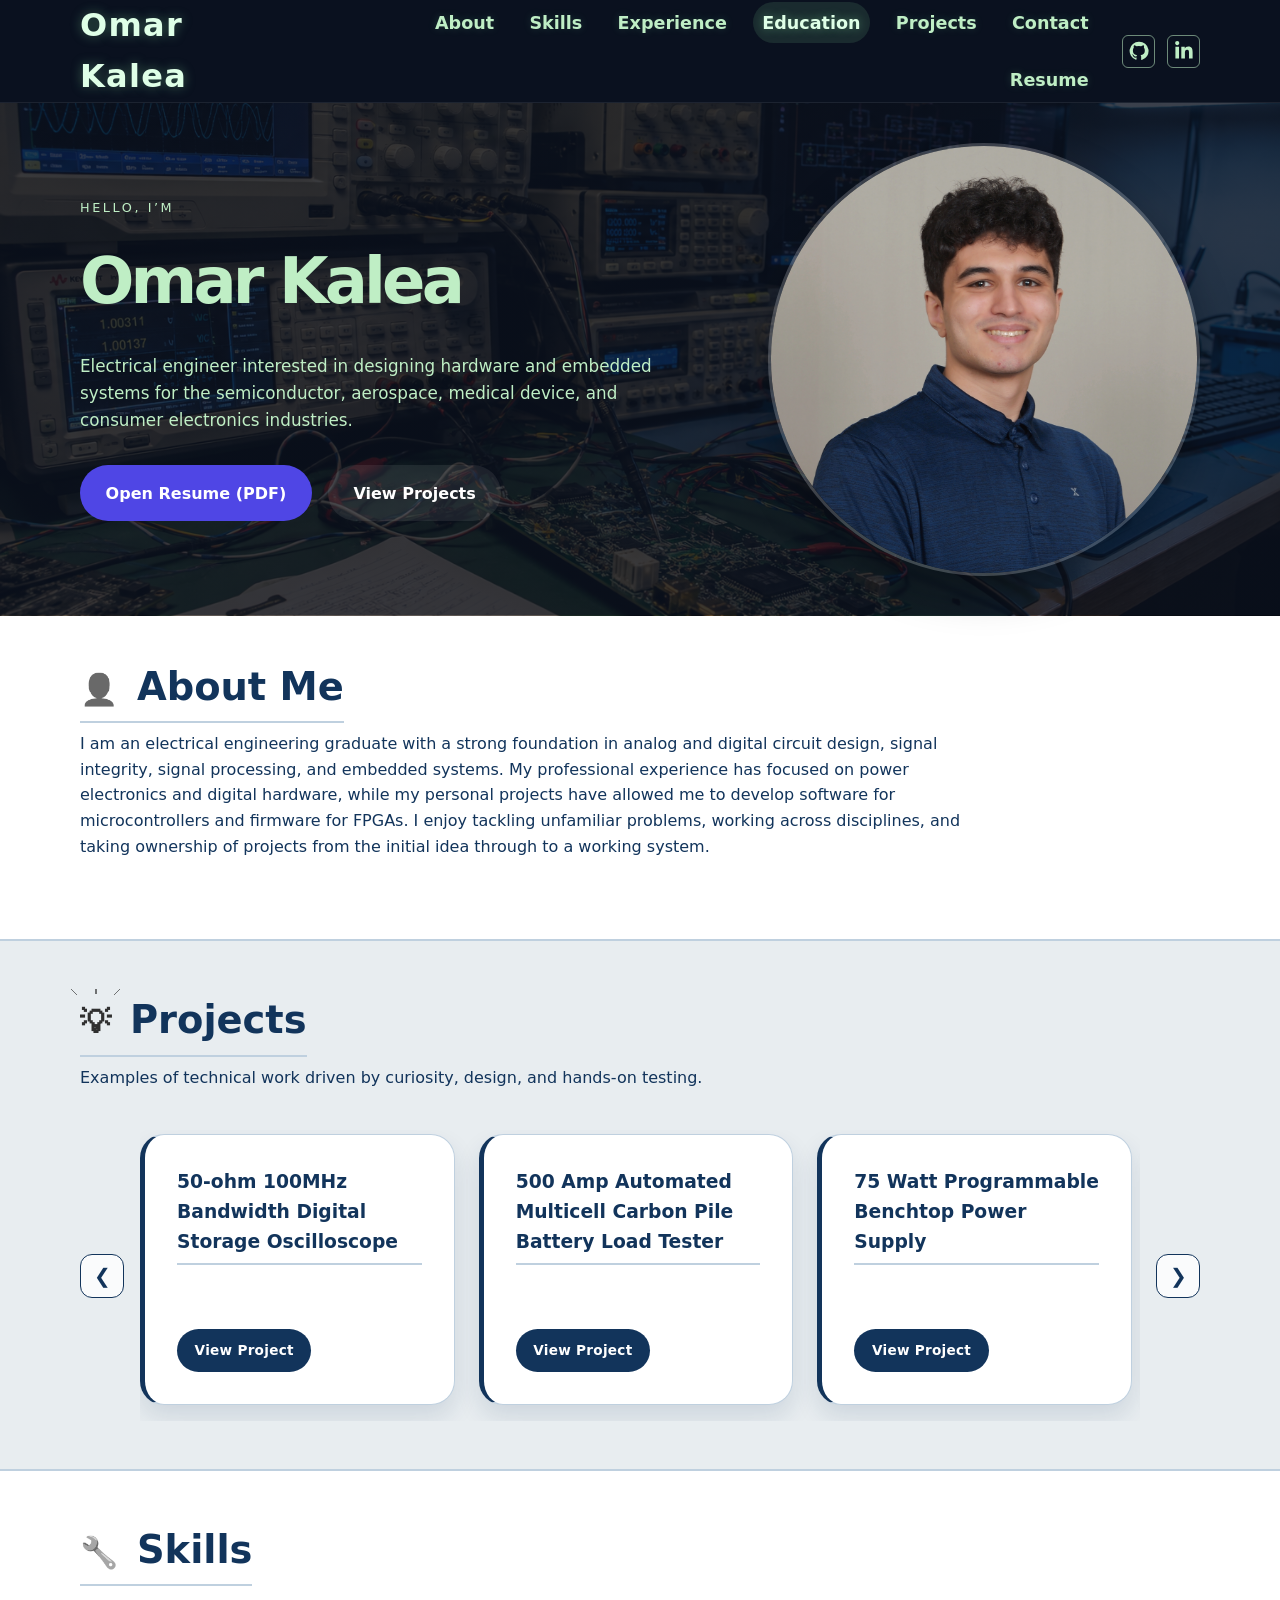
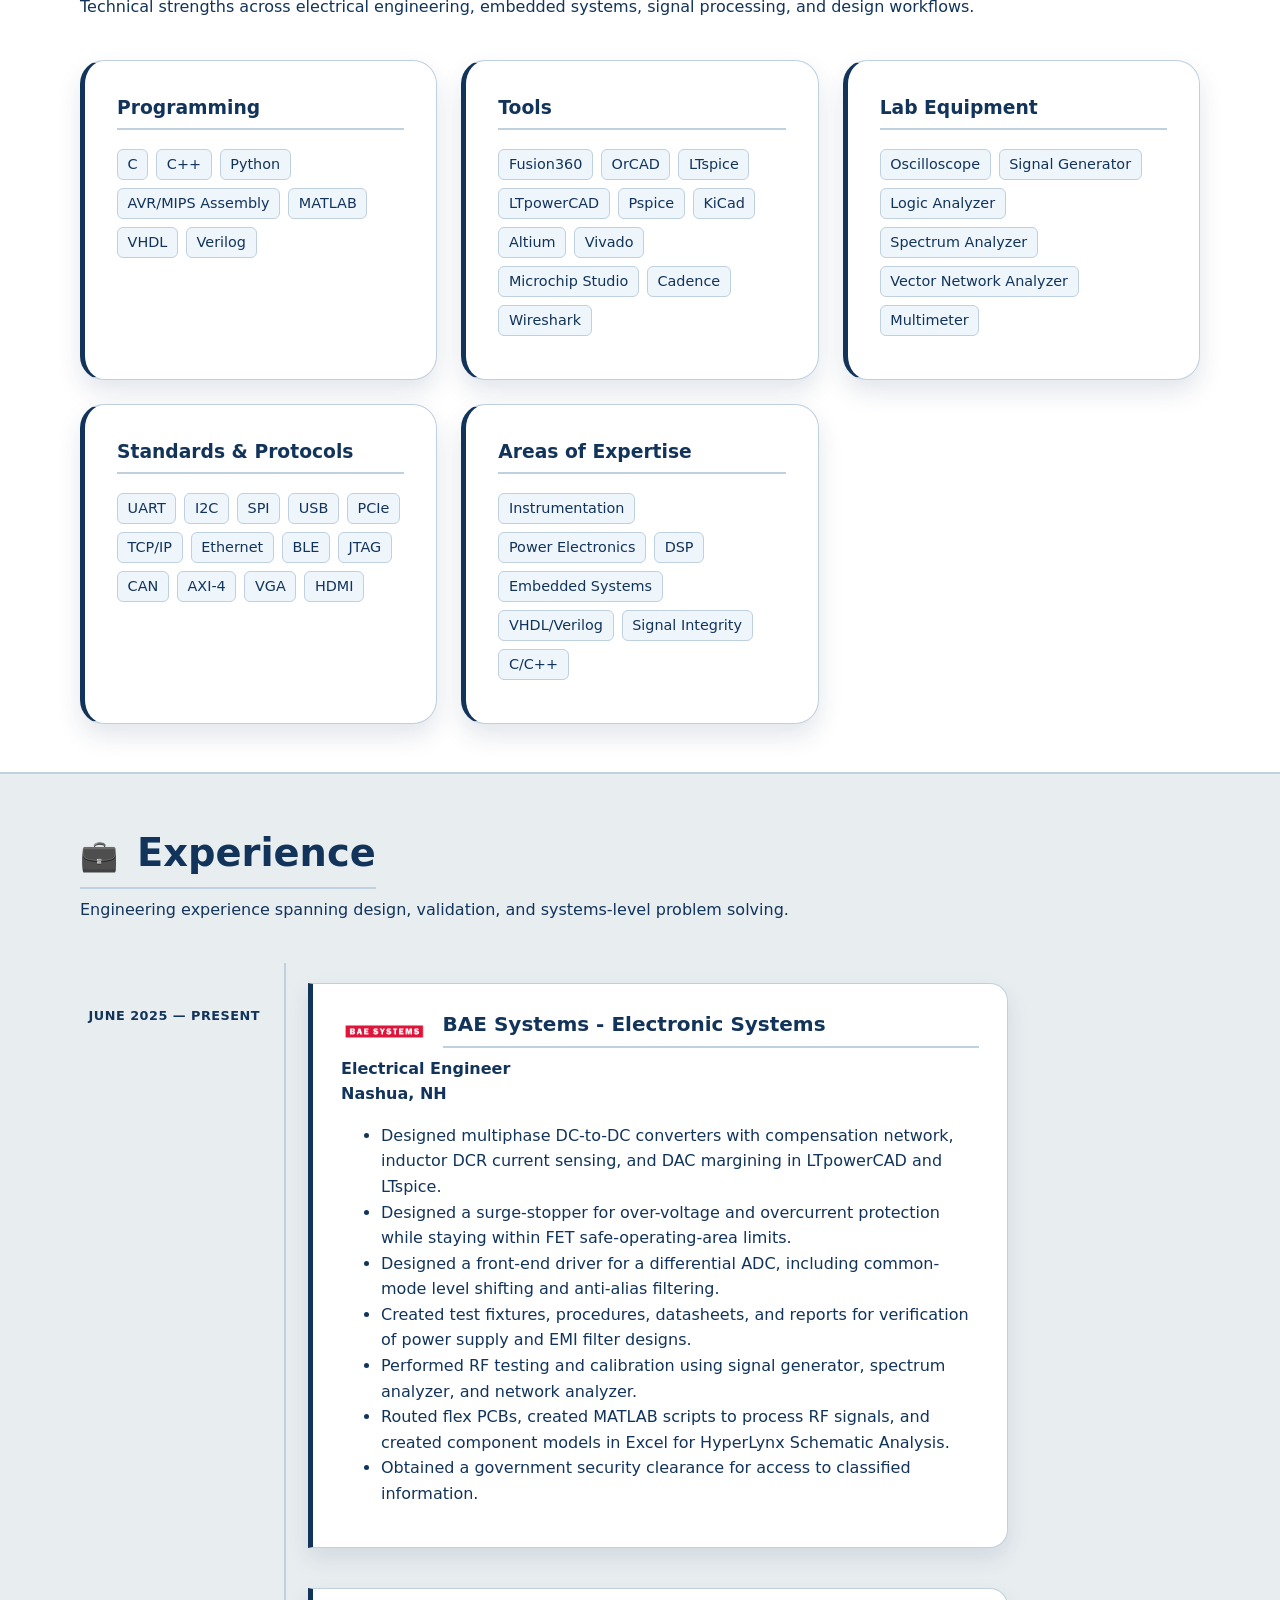
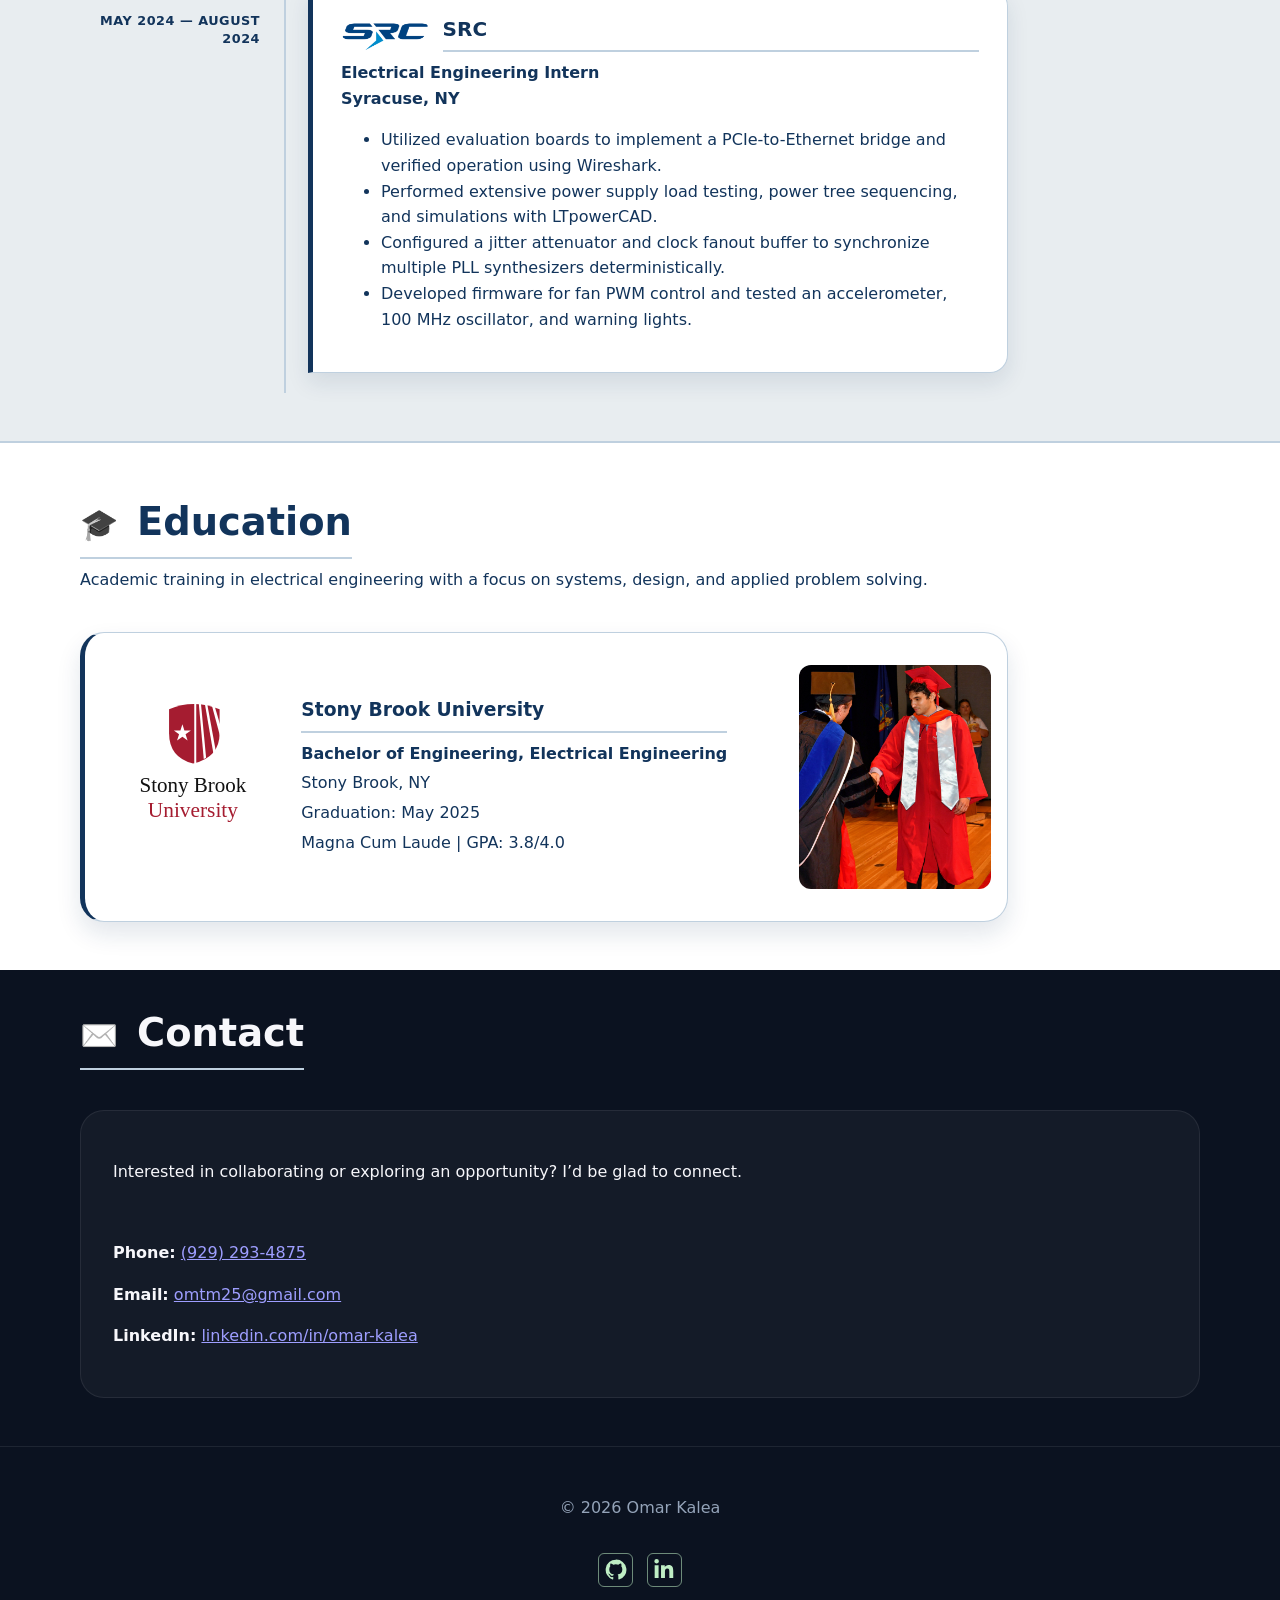
==== commit 6decae54: "Add files via upload" ====
--- a/index.html
+++ b/index.html
@@ -75,19 +75,51 @@
             <h2><span class="section-symbol" aria-hidden="true">&#128161;&#65038;</span> Projects</h2>
             <p>Examples of technical work driven by curiosity, design, and hands-on testing.</p>
           </div>
-          <div class="cards-grid">
-            <a class="card project-card" href="oscilloscope/index.html">
-              <h3>50-ohm 100MHz Bandwidth Digital Storage Oscilloscope</h3>
-              <span class="project-card-button">View Project</span>
-            </a>
-            <a class="card project-card" href="battery-load-tester/index.html">
-              <h3>500 Amp Automated Multicell Carbon Pile Battery Load Tester</h3>
-              <span class="project-card-button">View Project</span>
-            </a>
-            <a class="card project-card" href="power-supply/index.html">
-              <h3>75 Watt Programmable Benchtop Power Supply</h3>
-              <span class="project-card-button">View Project</span>
-            </a>
+          <div class="project-carousel-frame">
+            <div class="project-carousel-controls" aria-label="Project carousel controls">
+              <button class="carousel-button" type="button" data-direction="previous" aria-label="Previous project" title="Previous project">&#10094;</button>
+            </div>
+            <div class="project-carousel">
+              <a class="project-card" href="oscilloscope/index.html" aria-label="View 50-ohm 100MHz Bandwidth Digital Storage Oscilloscope">
+                <h3>50-ohm 100MHz Bandwidth Digital Storage Oscilloscope</h3>
+                <span class="project-card-button">View Project</span>
+              </a>
+              <a class="project-card" href="battery-load-tester/index.html" aria-label="View 500 Amp Automated Multicell Carbon Pile Battery Load Tester">
+                <h3>500 Amp Automated Multicell Carbon Pile Battery Load Tester</h3>
+                <span class="project-card-button">View Project</span>
+              </a>
+              <a class="project-card" href="power-supply/index.html" aria-label="View 75 Watt Programmable Benchtop Power Supply">
+                <h3>75 Watt Programmable Benchtop Power Supply</h3>
+                <span class="project-card-button">View Project</span>
+              </a>
+              <a class="project-card" href="https://github.com/omarsbu/FPGA-Function-Generator" target="_blank" rel="noreferrer" aria-label="View 50-ohm 1MHz Bandwidth Function Generator on GitHub">
+                <h3>50-ohm 1MHz Bandwidth Function Generator</h3>
+                <span class="project-card-button">View Project</span>
+              </a>
+              <a class="project-card" href="https://github.com/omarsbu/Assembly-Language-Temperature-Humidity-Display-System" target="_blank" rel="noreferrer" aria-label="View Assembly Language Temperature and Humidity Display System on GitHub">
+                <h3>Assembly Language Temperature and Humidity Display System</h3>
+                <span class="project-card-button">View Project</span>
+              </a>
+              <a class="project-card" href="https://github.com/omarsbu/ESP32-Weather-and-Time-Monitor" target="_blank" rel="noreferrer" aria-label="View ESP32-Weather-and-Time-Monitor on GitHub">
+                <h3>ESP32-Weather-and-Time-Monitor</h3>
+                <span class="project-card-button">View Project</span>
+              </a>
+              <a class="project-card" href="https://github.com/omarsbu/X-Band-Amplitude-Modulator-and-Democulator" target="_blank" rel="noreferrer" aria-label="View X-Band Amplitude Modulator and Demodulator on GitHub">
+                <h3>X-Band Amplitude Modulator and Demodulator</h3>
+                <span class="project-card-button">View Project</span>
+              </a>
+              <a class="project-card" href="https://github.com/omarsbu/CMOS-OpAmp-Designs" target="_blank" rel="noreferrer" aria-label="View CMOS OpAmp Designs on GitHub">
+                <h3>CMOS Folded Cascode Operational Amplifier</h3>
+                <span class="project-card-button">View Project</span>
+              </a>
+              <a class="project-card" href="https://github.com/omarsbu/Library-Management-System" target="_blank" rel="noreferrer" aria-label="View Library Management System on GitHub">
+                <h3>Library Management System</h3>
+                <span class="project-card-button">View Project</span>
+              </a>
+            </div>
+            <div class="project-carousel-controls" aria-label="Project carousel controls">
+              <button class="carousel-button" type="button" data-direction="next" aria-label="Next project" title="Next project">&#10095;</button>
+            </div>
           </div>
         </div>
       </section>
@@ -224,7 +256,7 @@
         <div class="container">
           <div class="section-header">
             <h2><span class="section-symbol" aria-hidden="true">&#127891;</span> Education</h2>
-            <p>Academic training in electrical engineering with electives in VLSI, embedded systems, and power systems.</p>
+            <p>Academic training in electrical engineering with a focus on systems, design, and applied problem solving.</p>
           </div>
           <div class="education-card-wrap">
             <article class="card education-card">
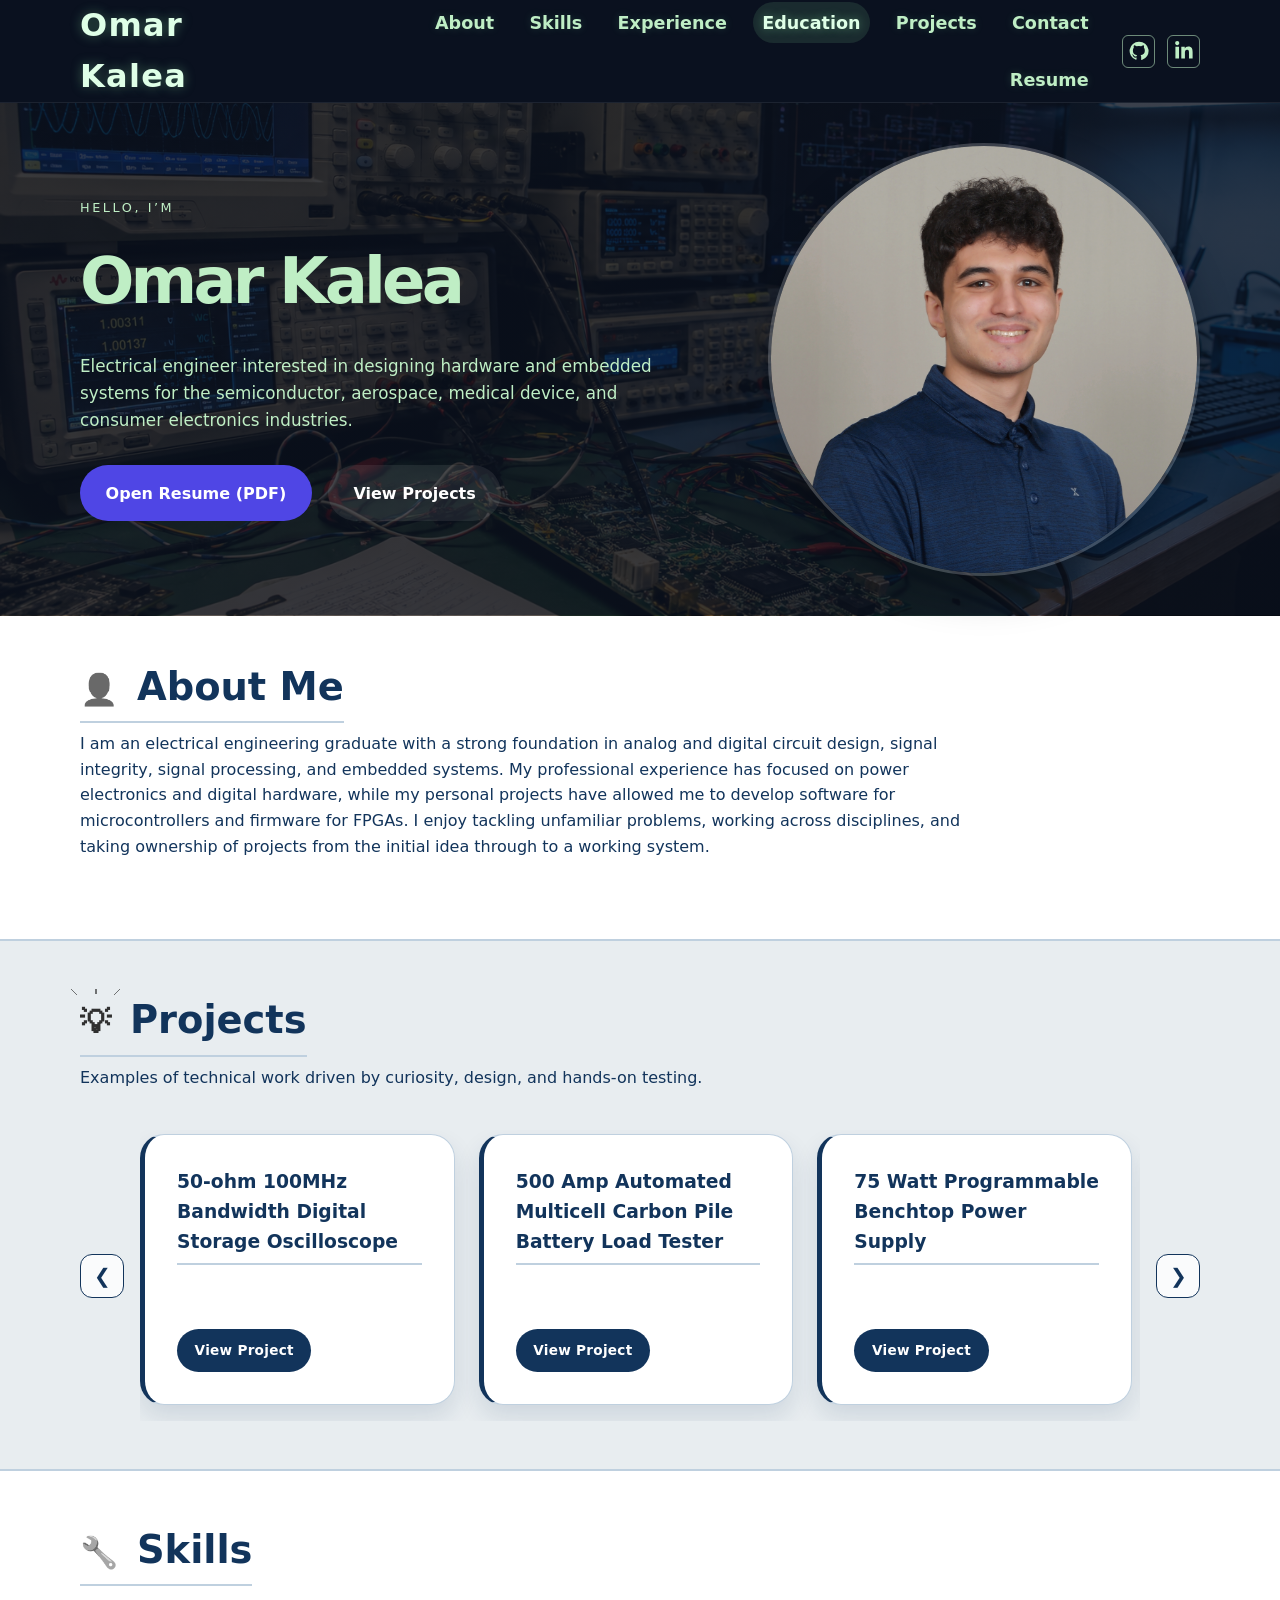
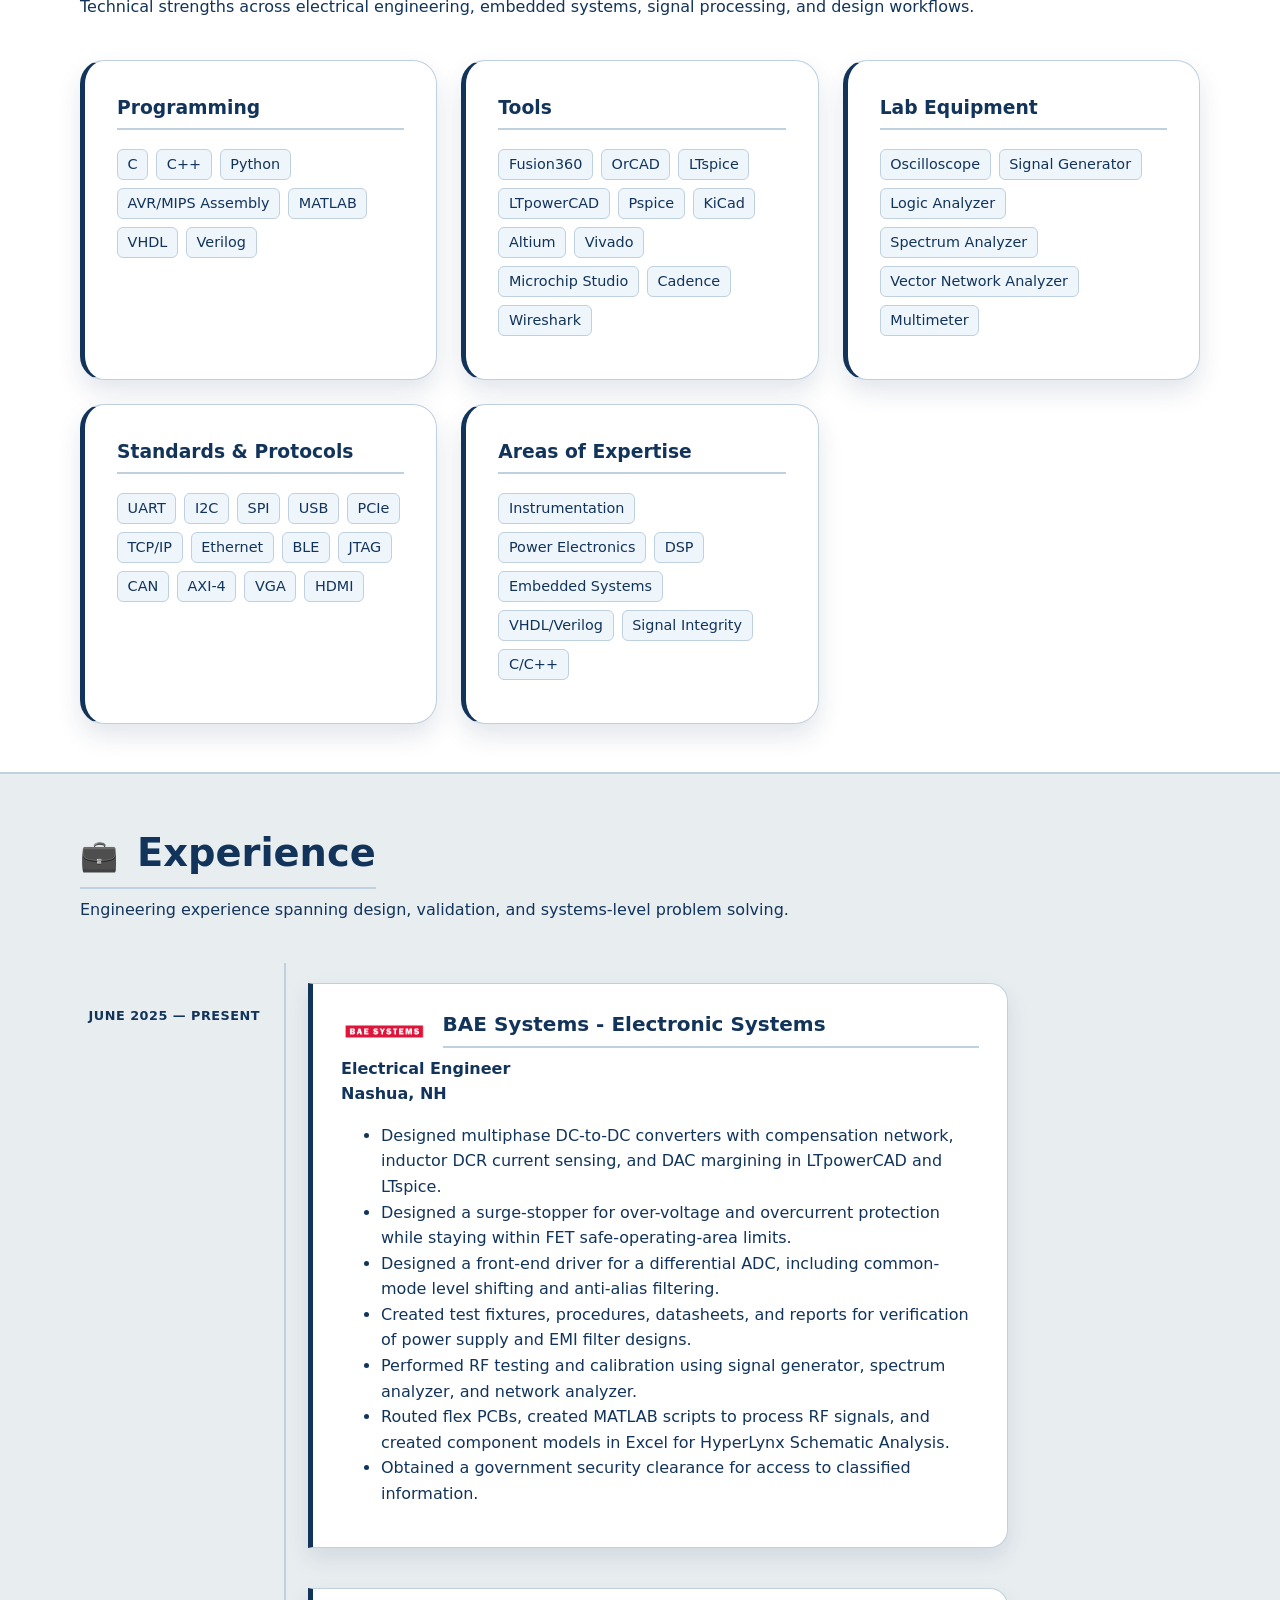
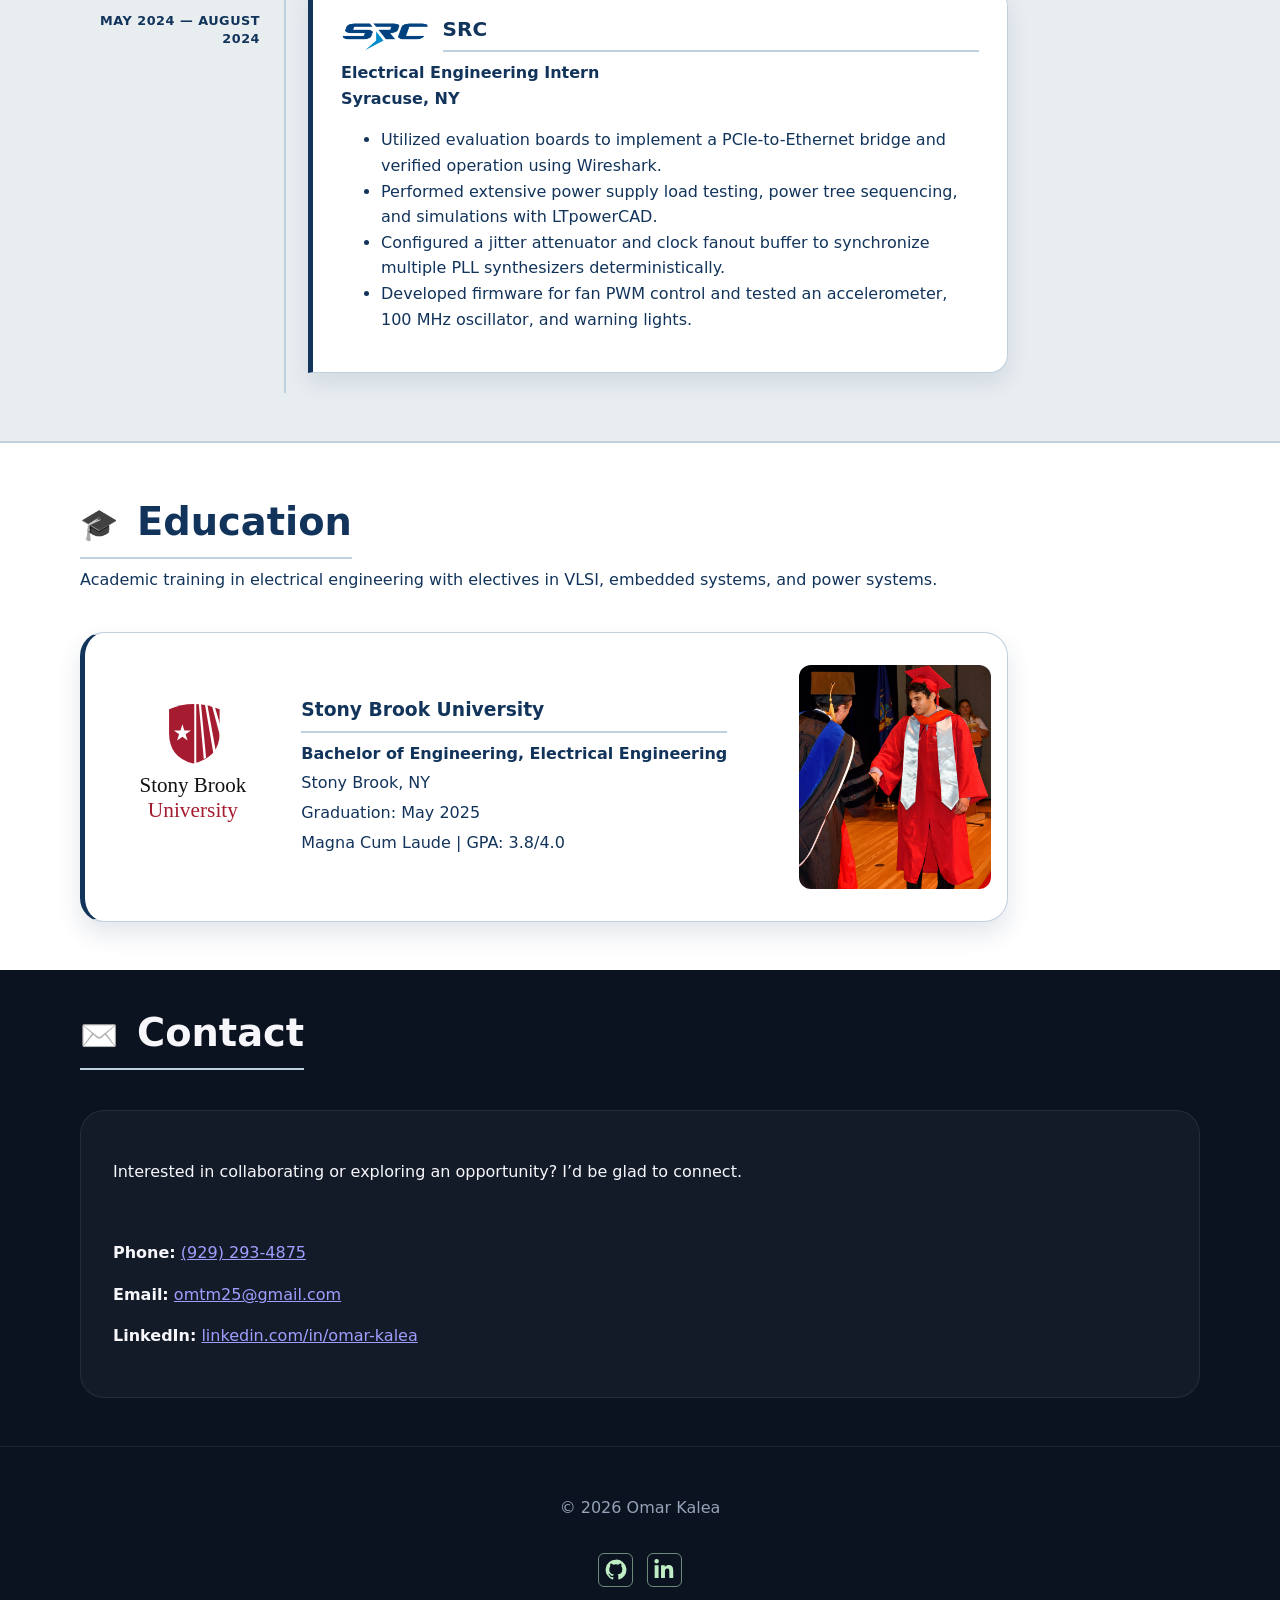
==== commit 22c94744: "Update index.html" ====
--- a/index.html
+++ b/index.html
@@ -256,7 +256,7 @@
         <div class="container">
           <div class="section-header">
             <h2><span class="section-symbol" aria-hidden="true">&#127891;</span> Education</h2>
-            <p>Academic training in electrical engineering with a focus on systems, design, and applied problem solving.</p>
+            <p>Academic training in electrical engineering with electives in VLSI, embedded systems, and power systems.</p>
           </div>
           <div class="education-card-wrap">
             <article class="card education-card">
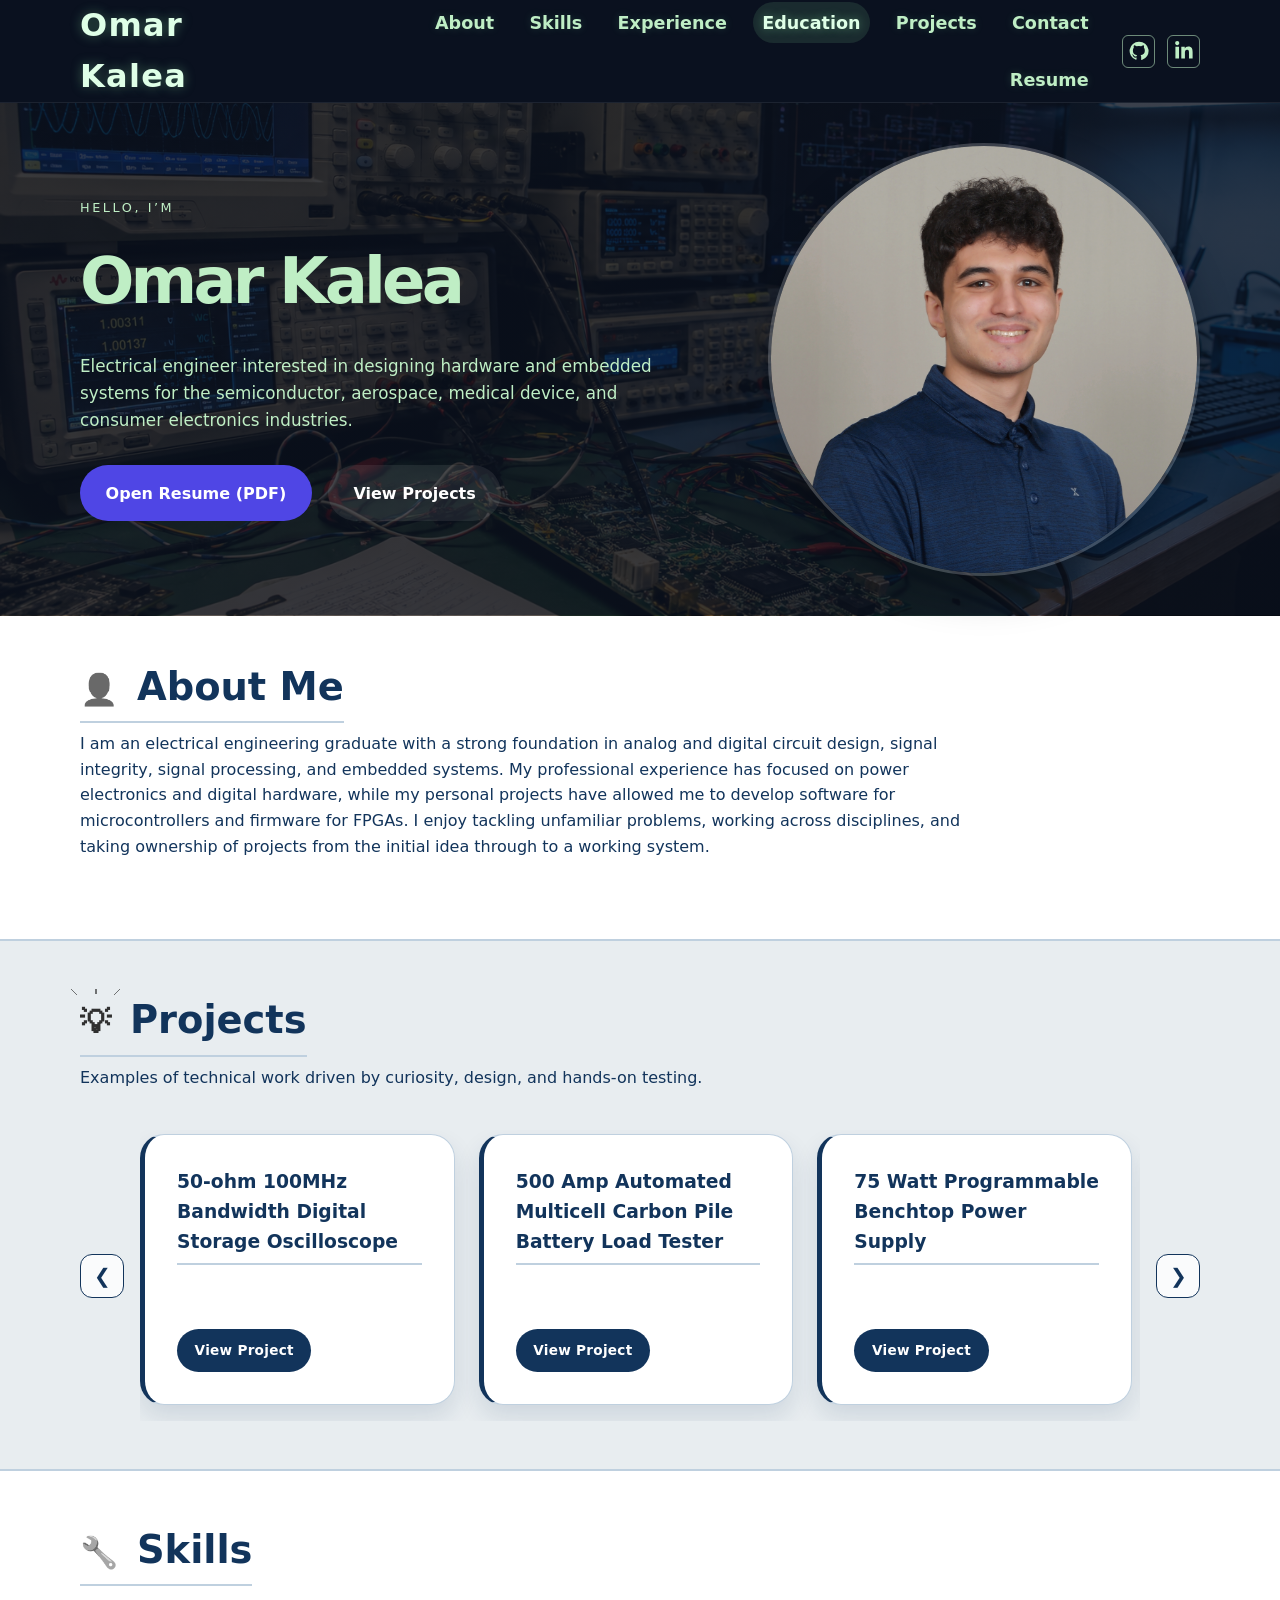
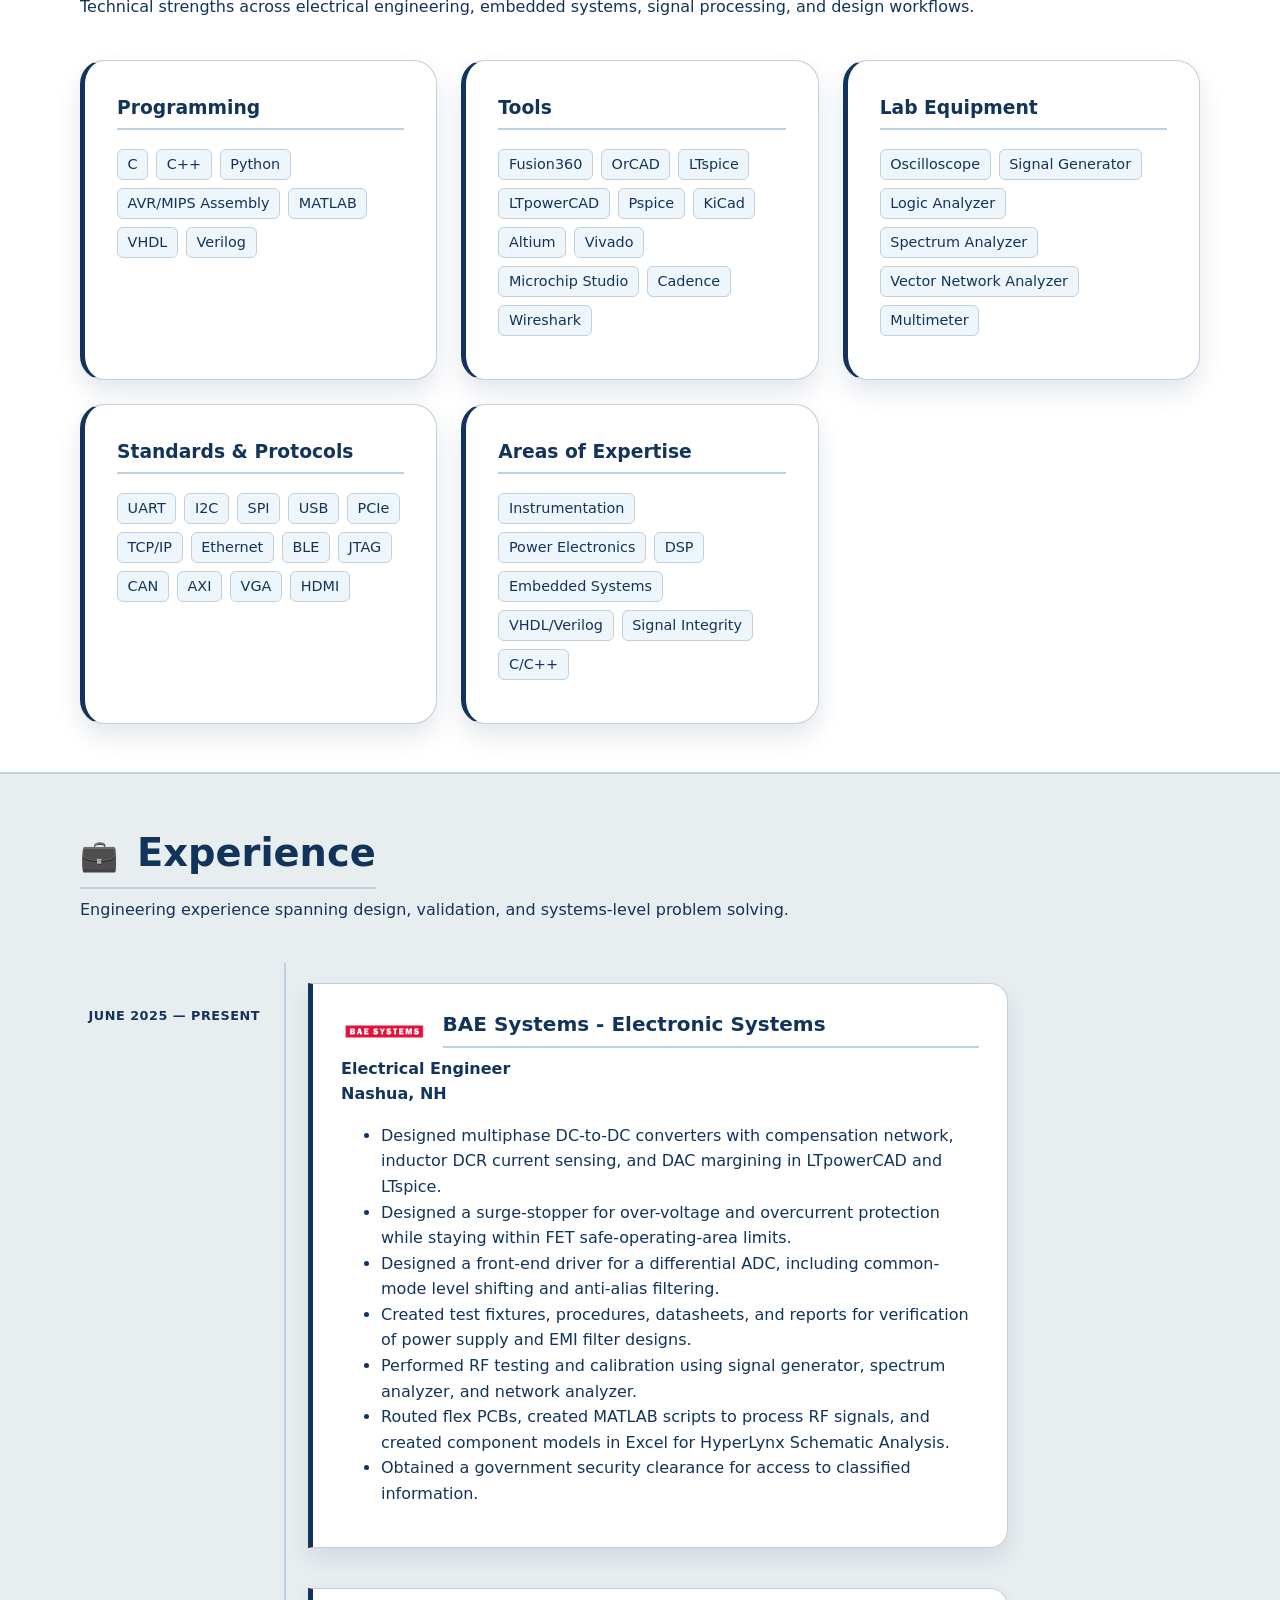
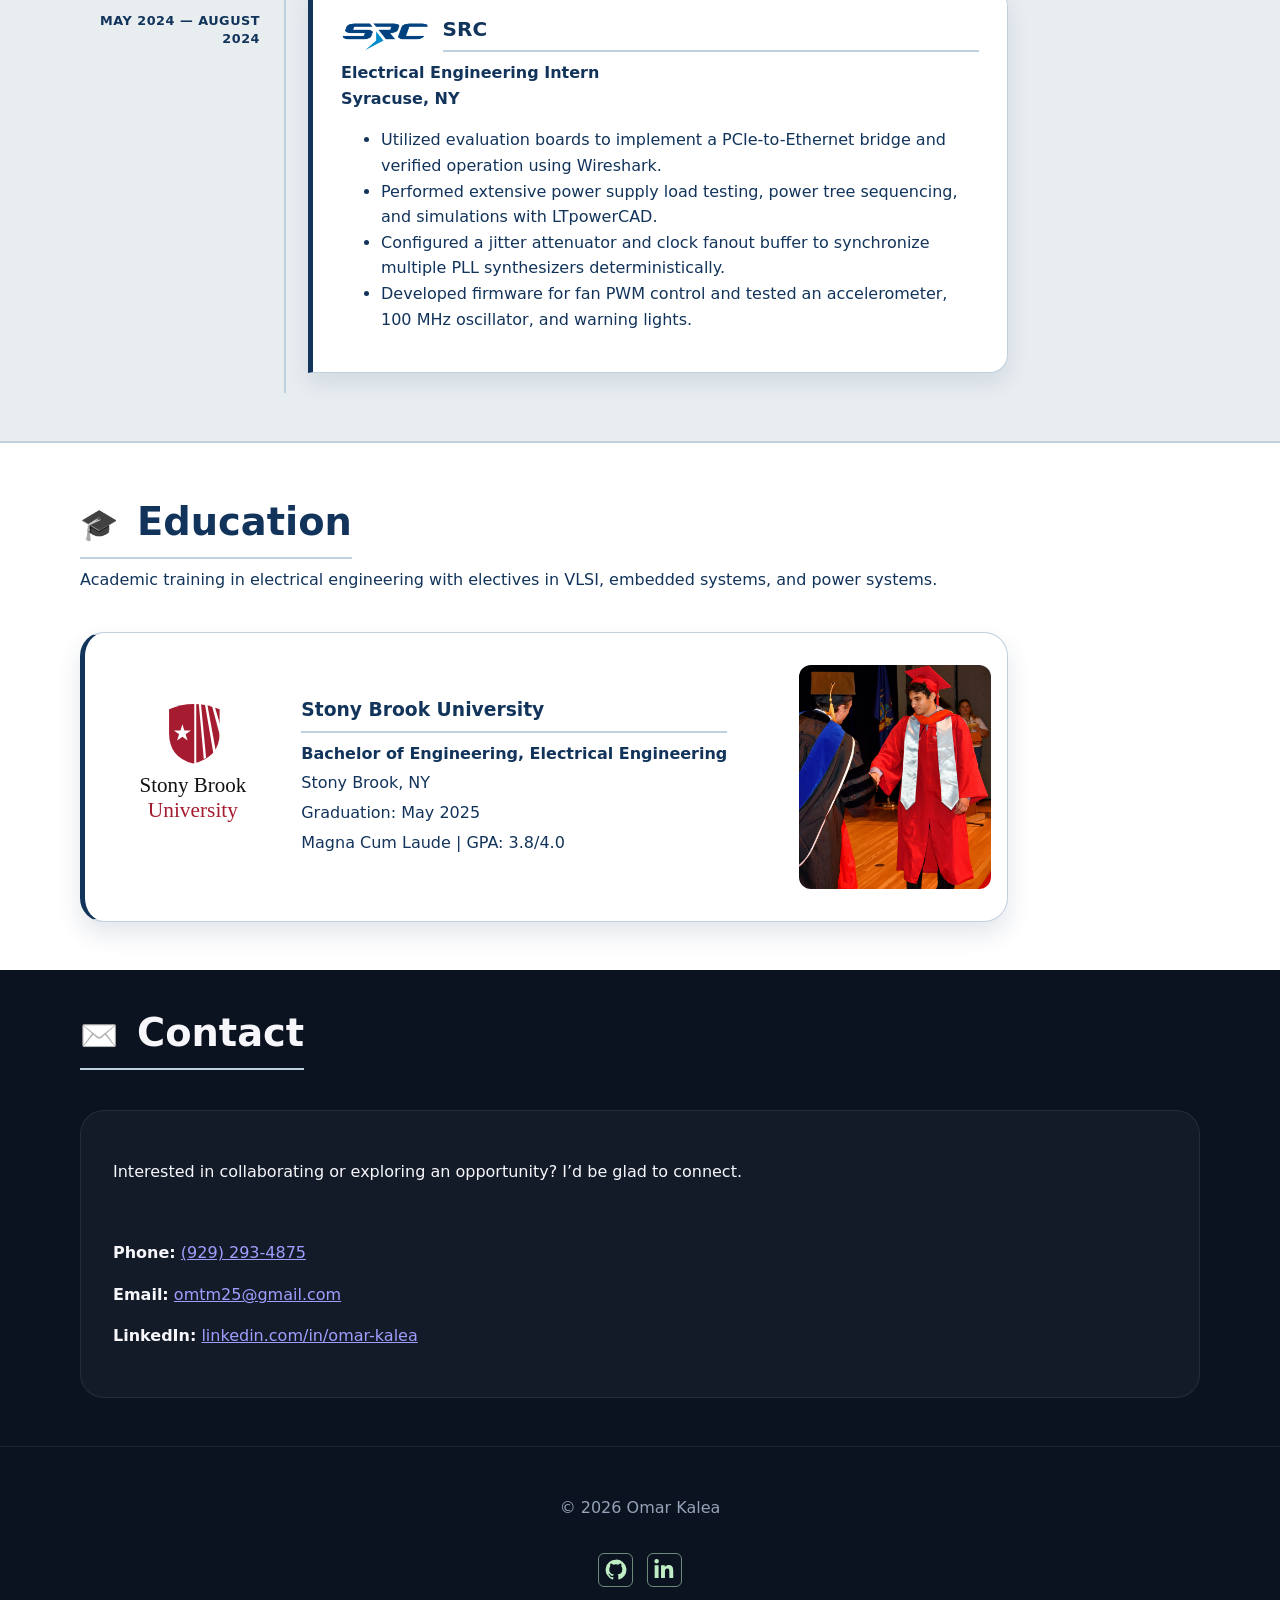
==== commit 118522b3: "Update index.html" ====
--- a/index.html
+++ b/index.html
@@ -183,7 +183,7 @@
                 <li>BLE</li>
                 <li>JTAG</li>
                 <li>CAN</li>
-                <li>AXI-4</li>
+                <li>AXI</li>
                 <li>VGA</li>
                 <li>HDMI</li>
               </ul>
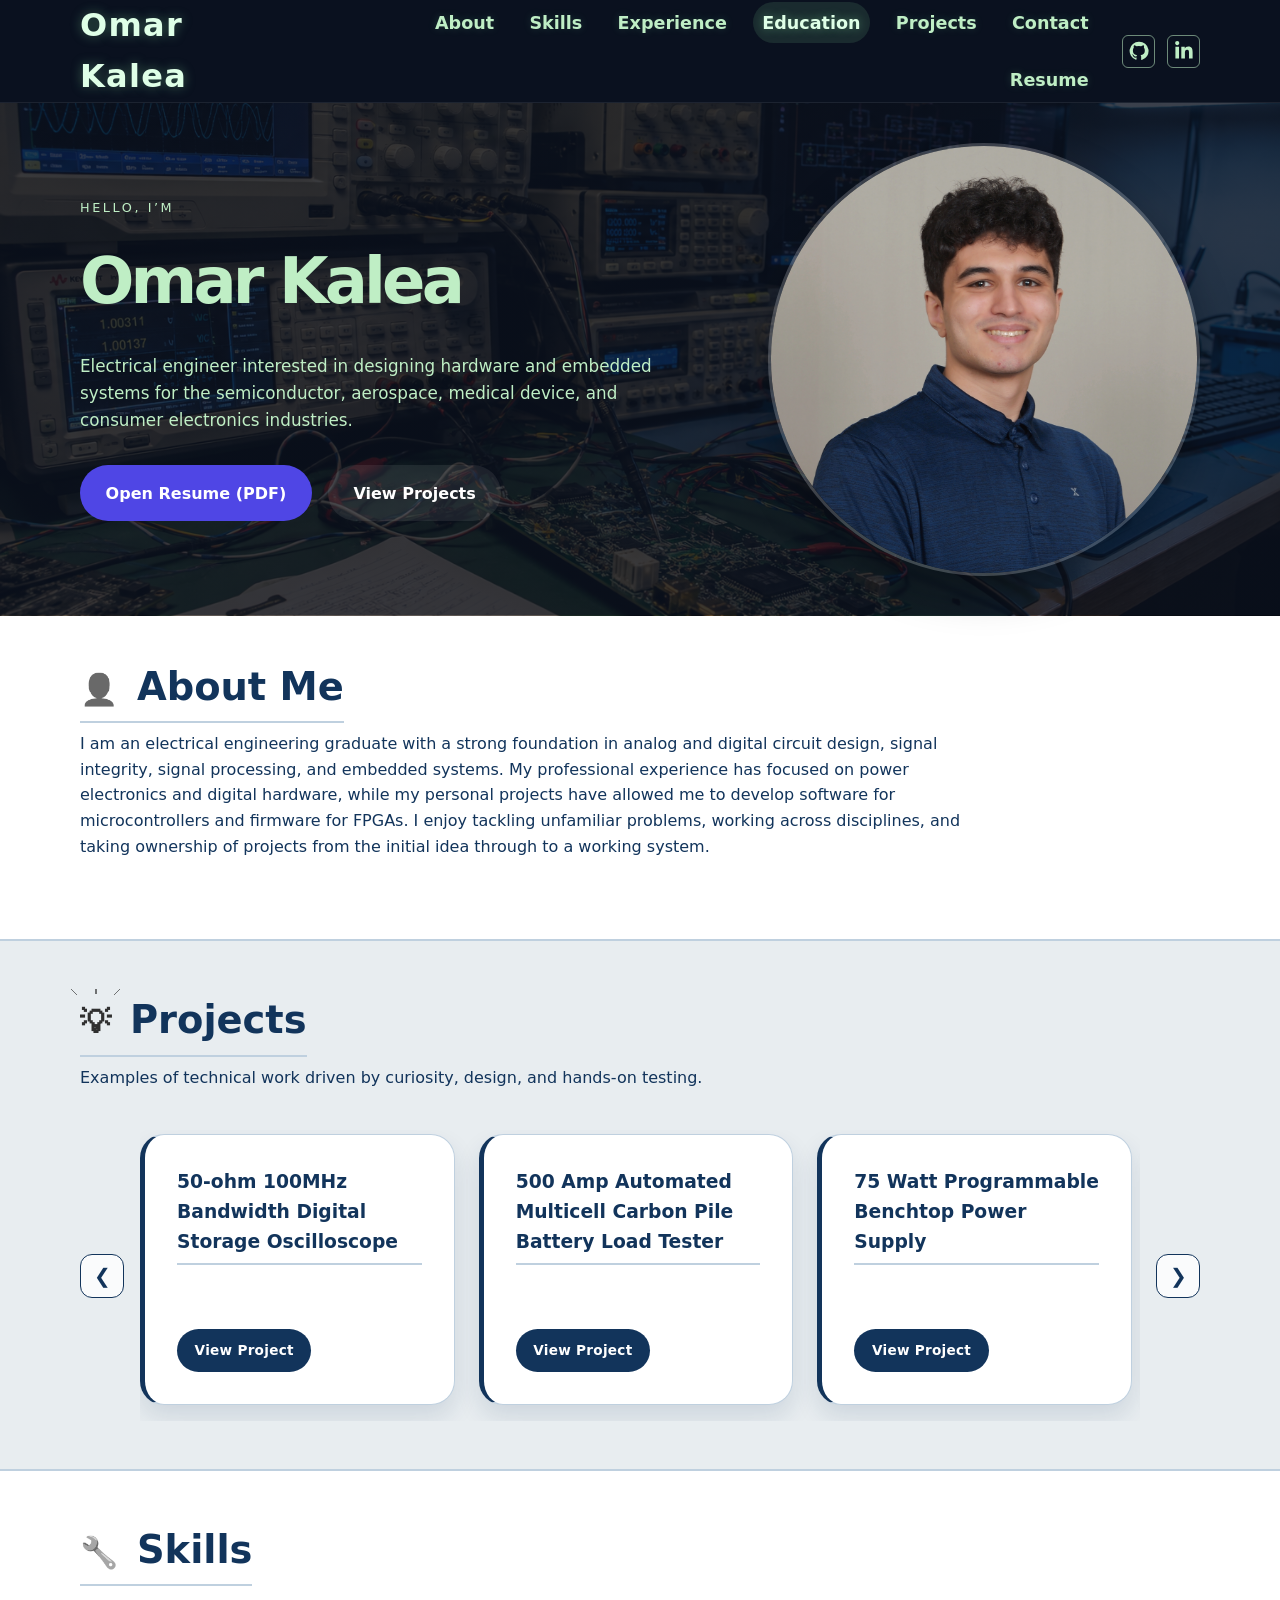
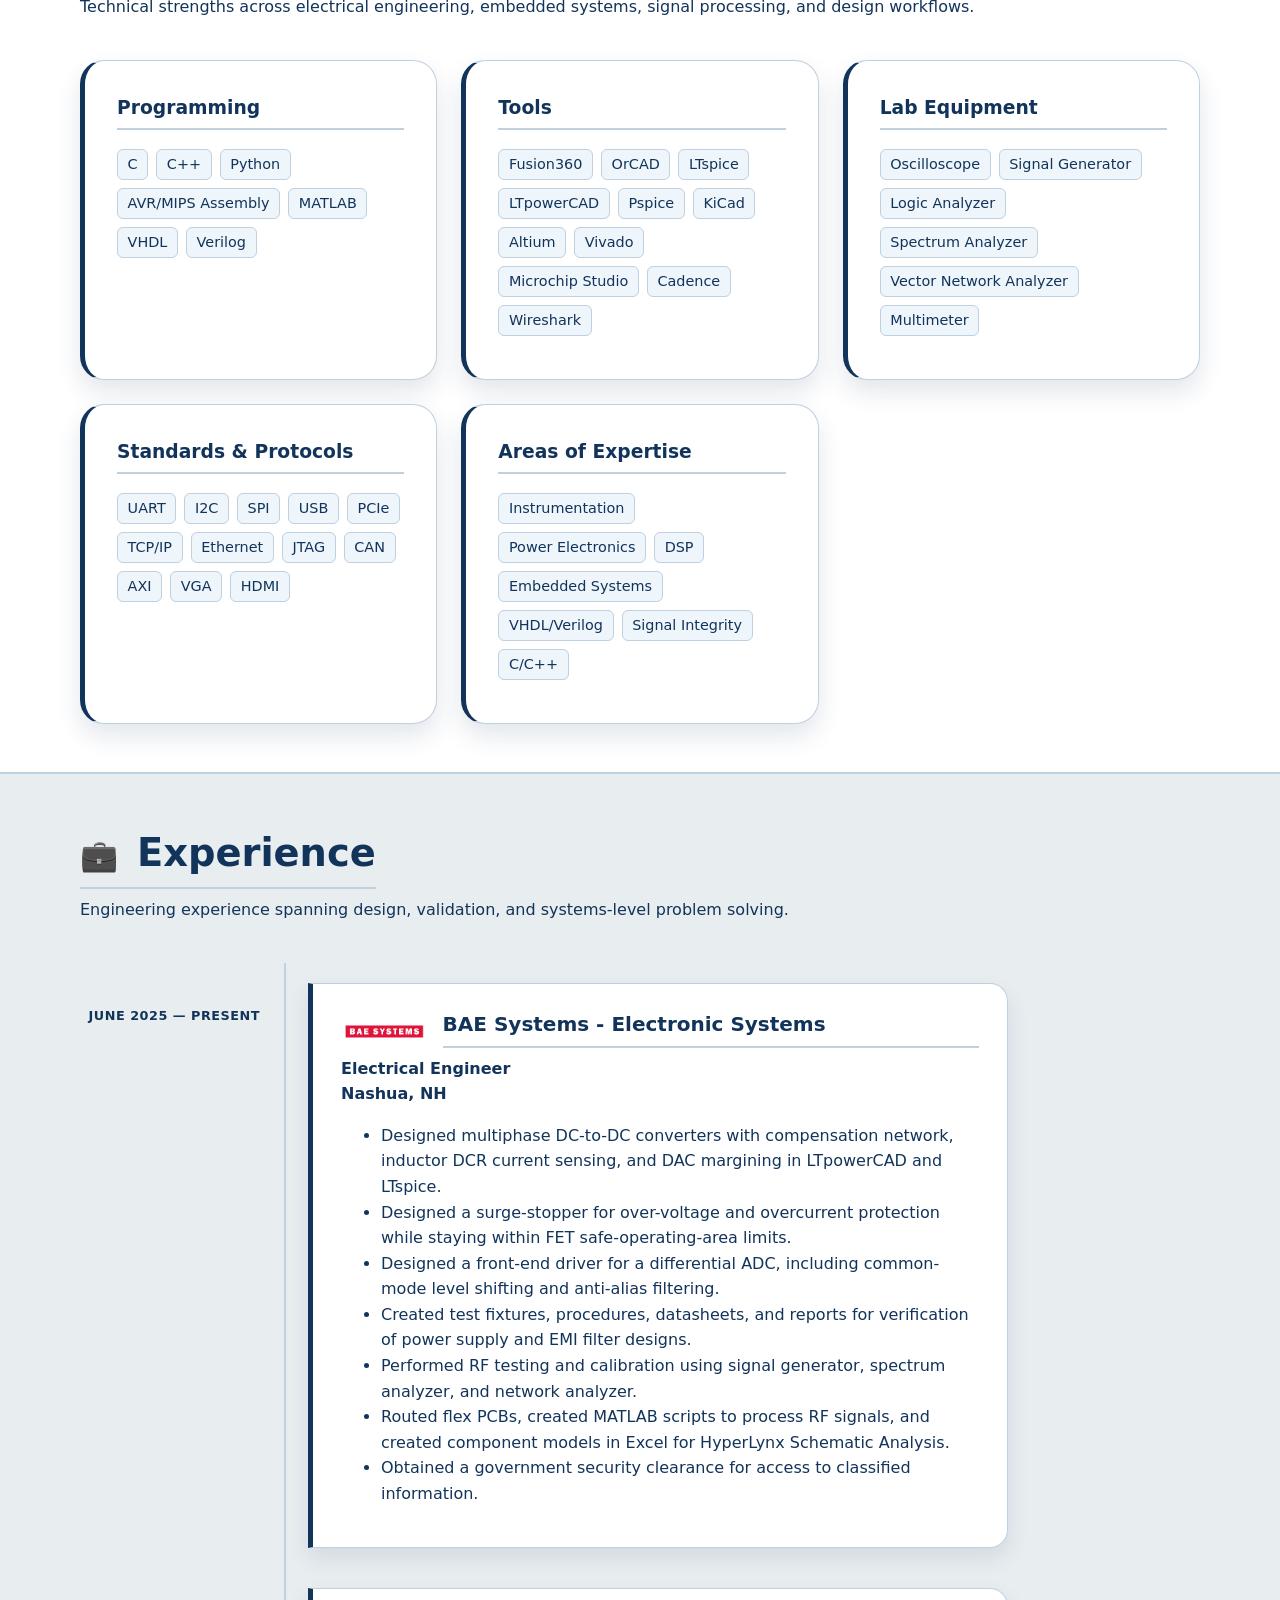
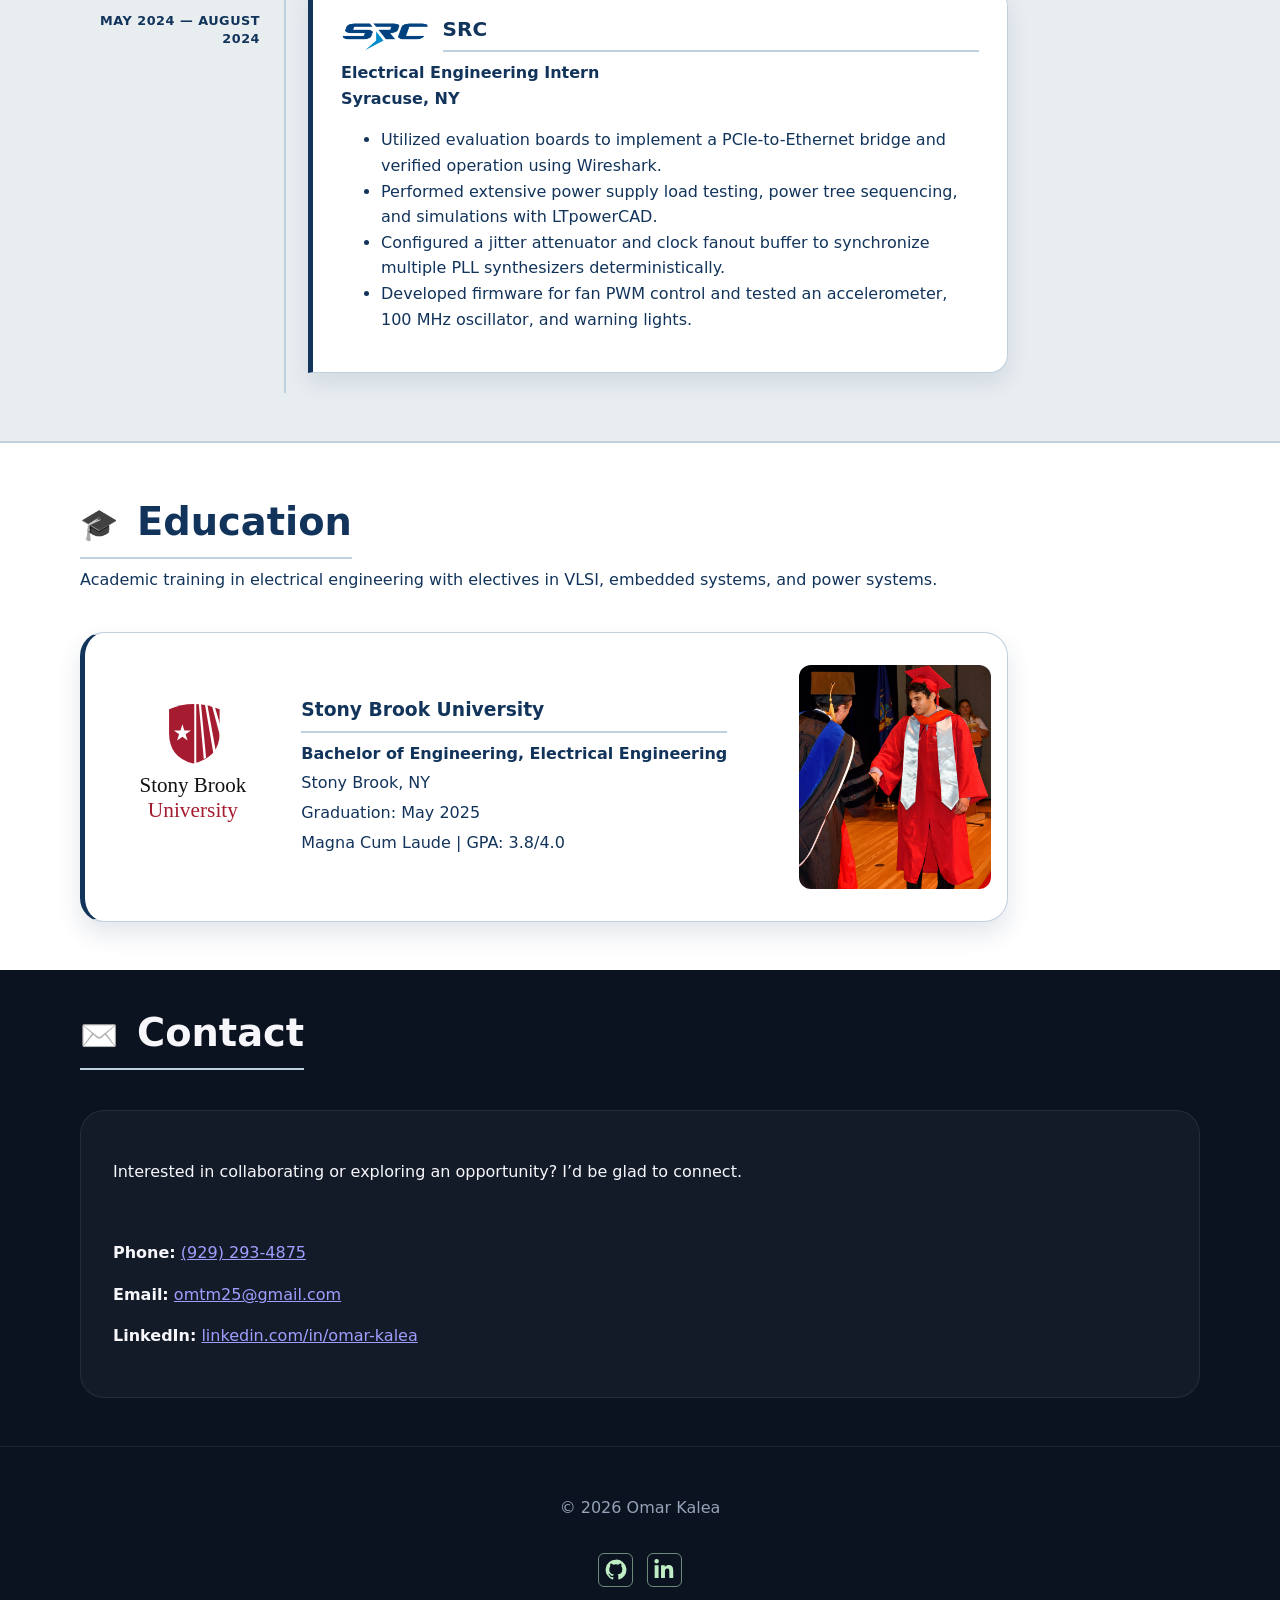
==== commit 5c0ad059: "Update index.html" ====
--- a/index.html
+++ b/index.html
@@ -180,7 +180,6 @@
                 <li>PCIe</li>
                 <li>TCP/IP</li>
                 <li>Ethernet</li>
-                <li>BLE</li>
                 <li>JTAG</li>
                 <li>CAN</li>
                 <li>AXI</li>
